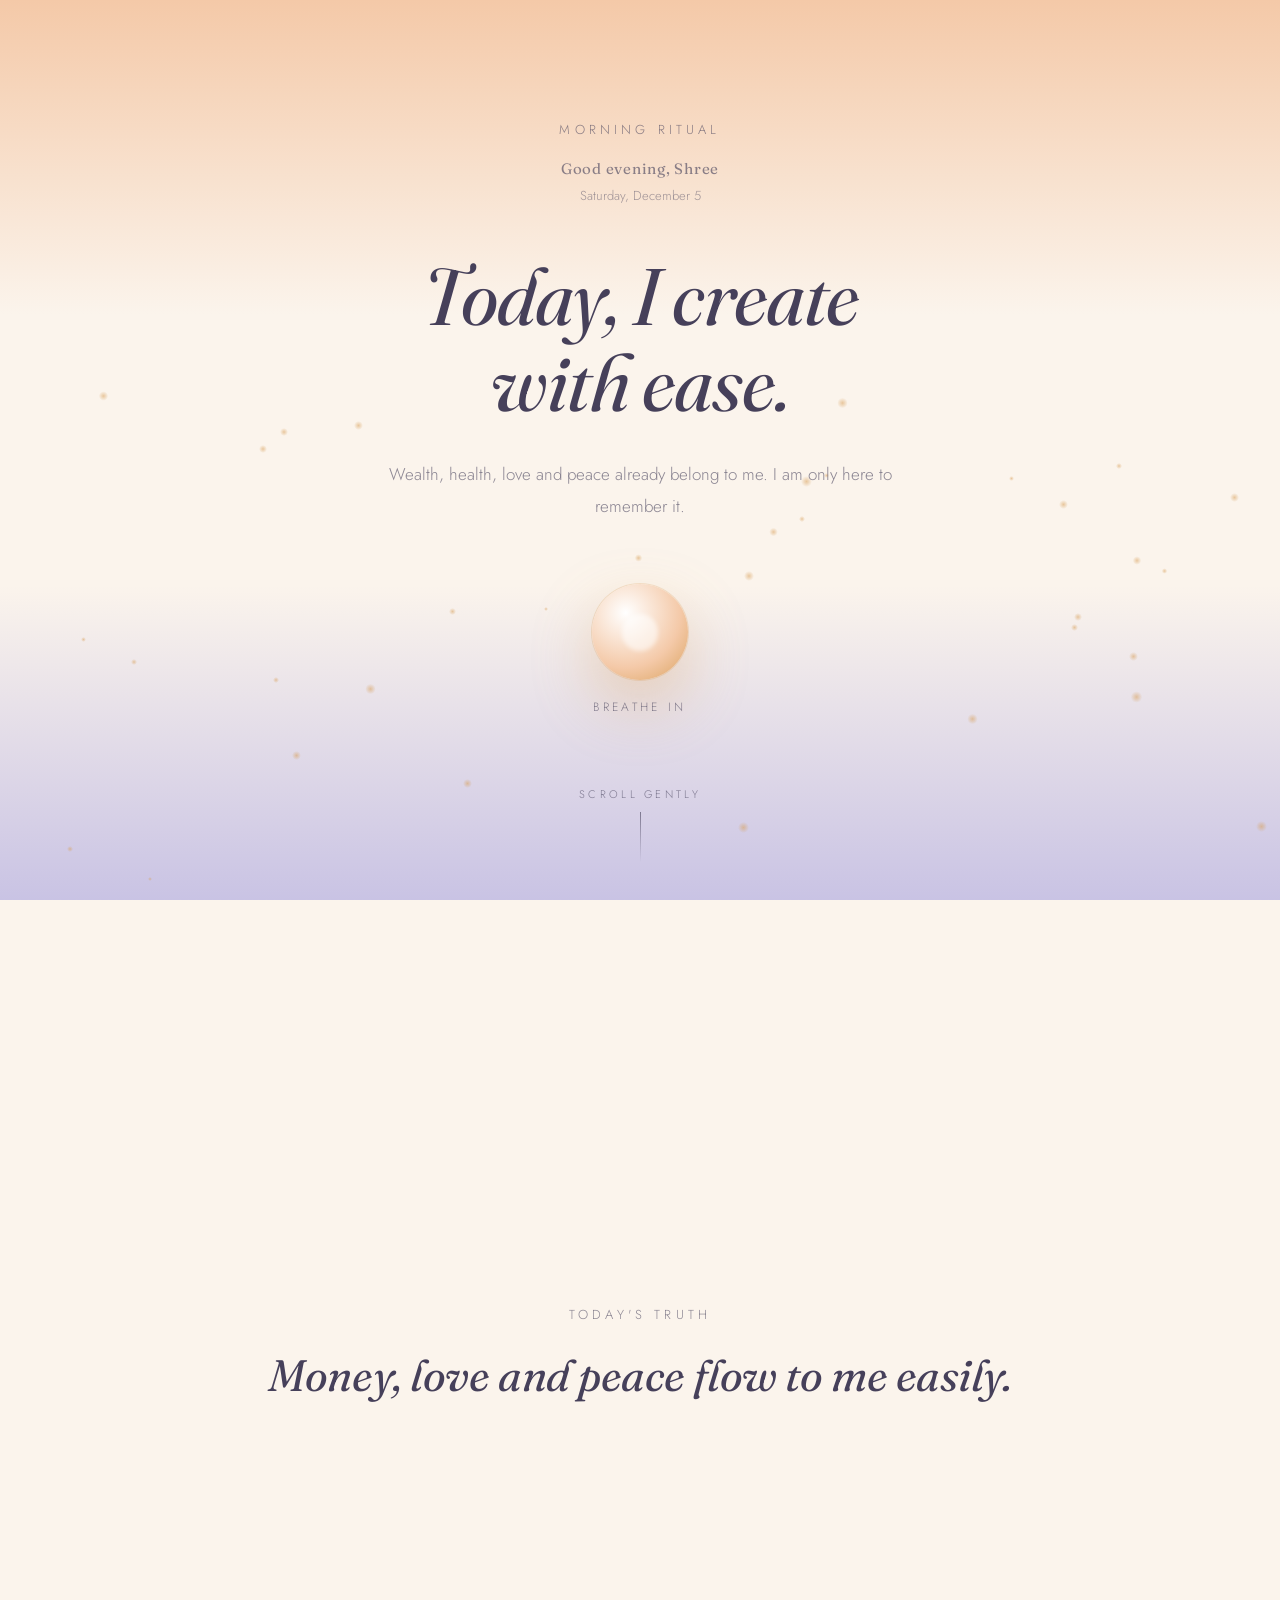
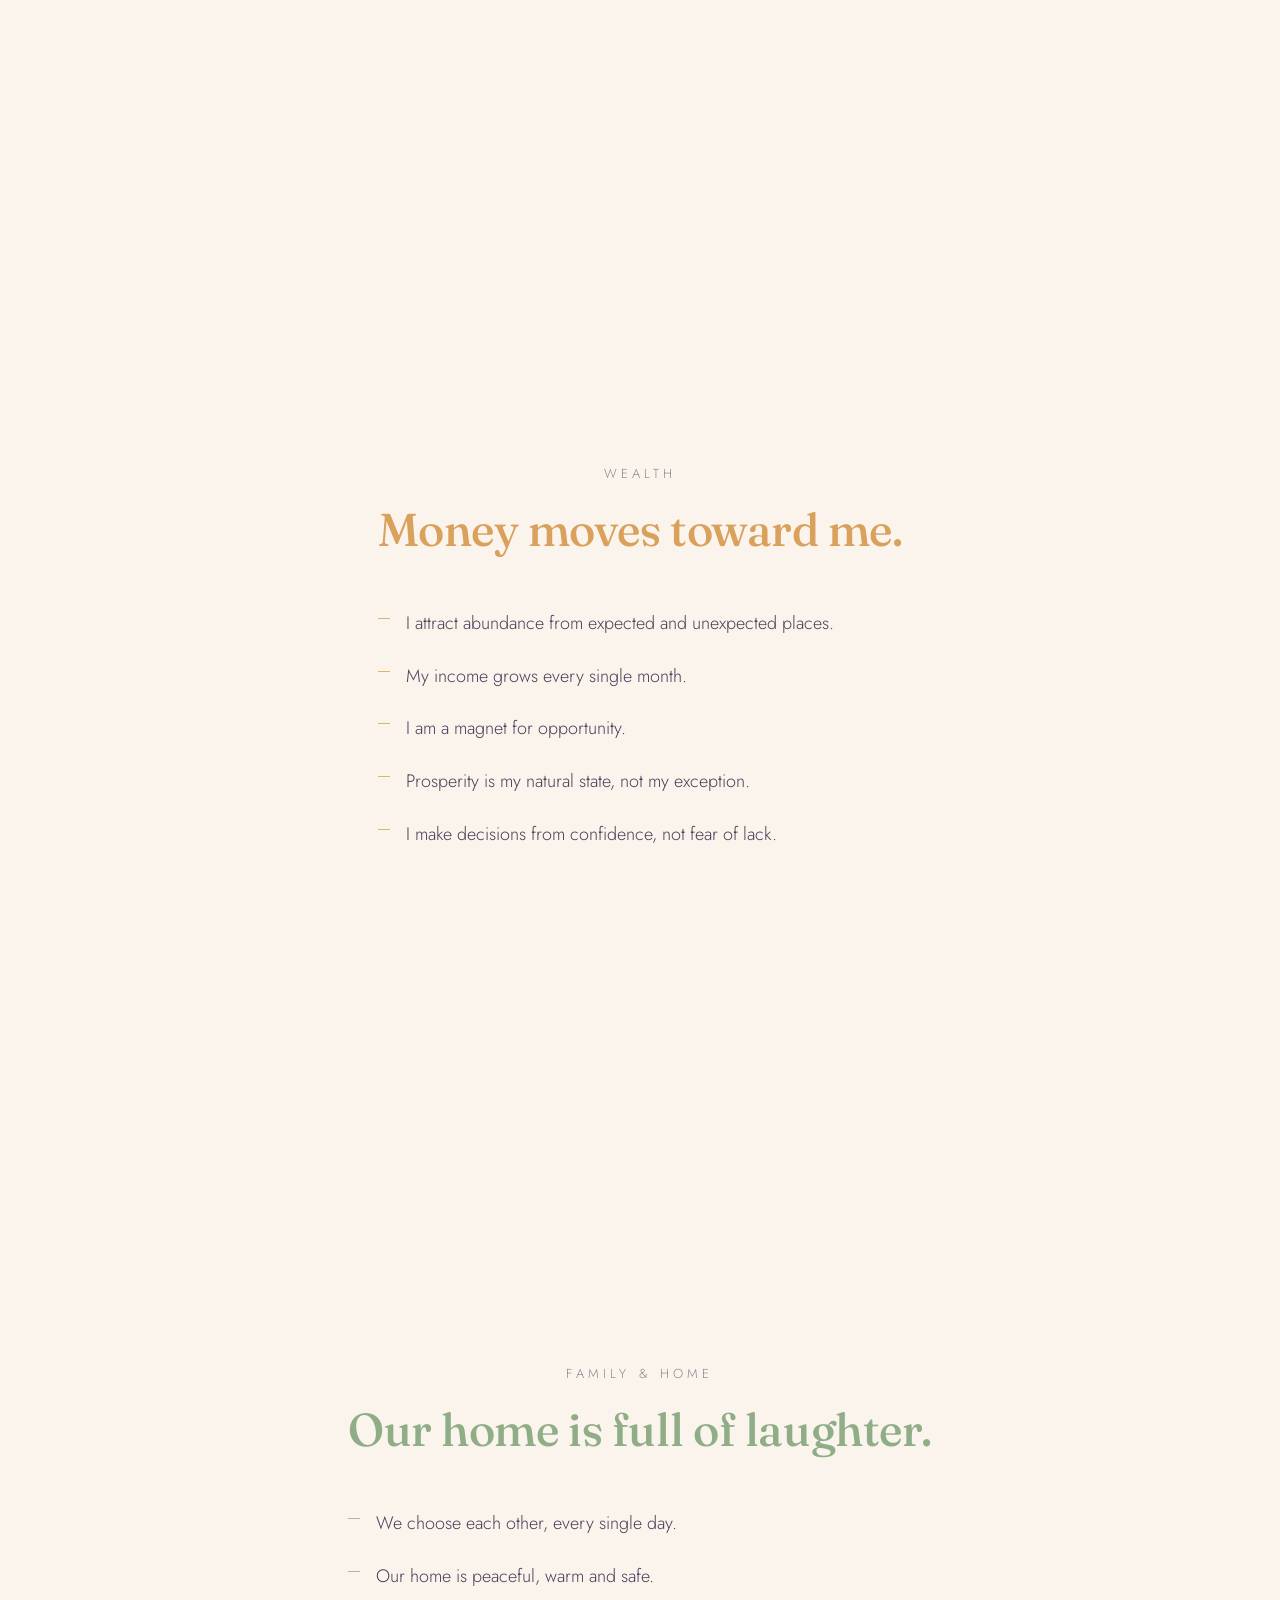
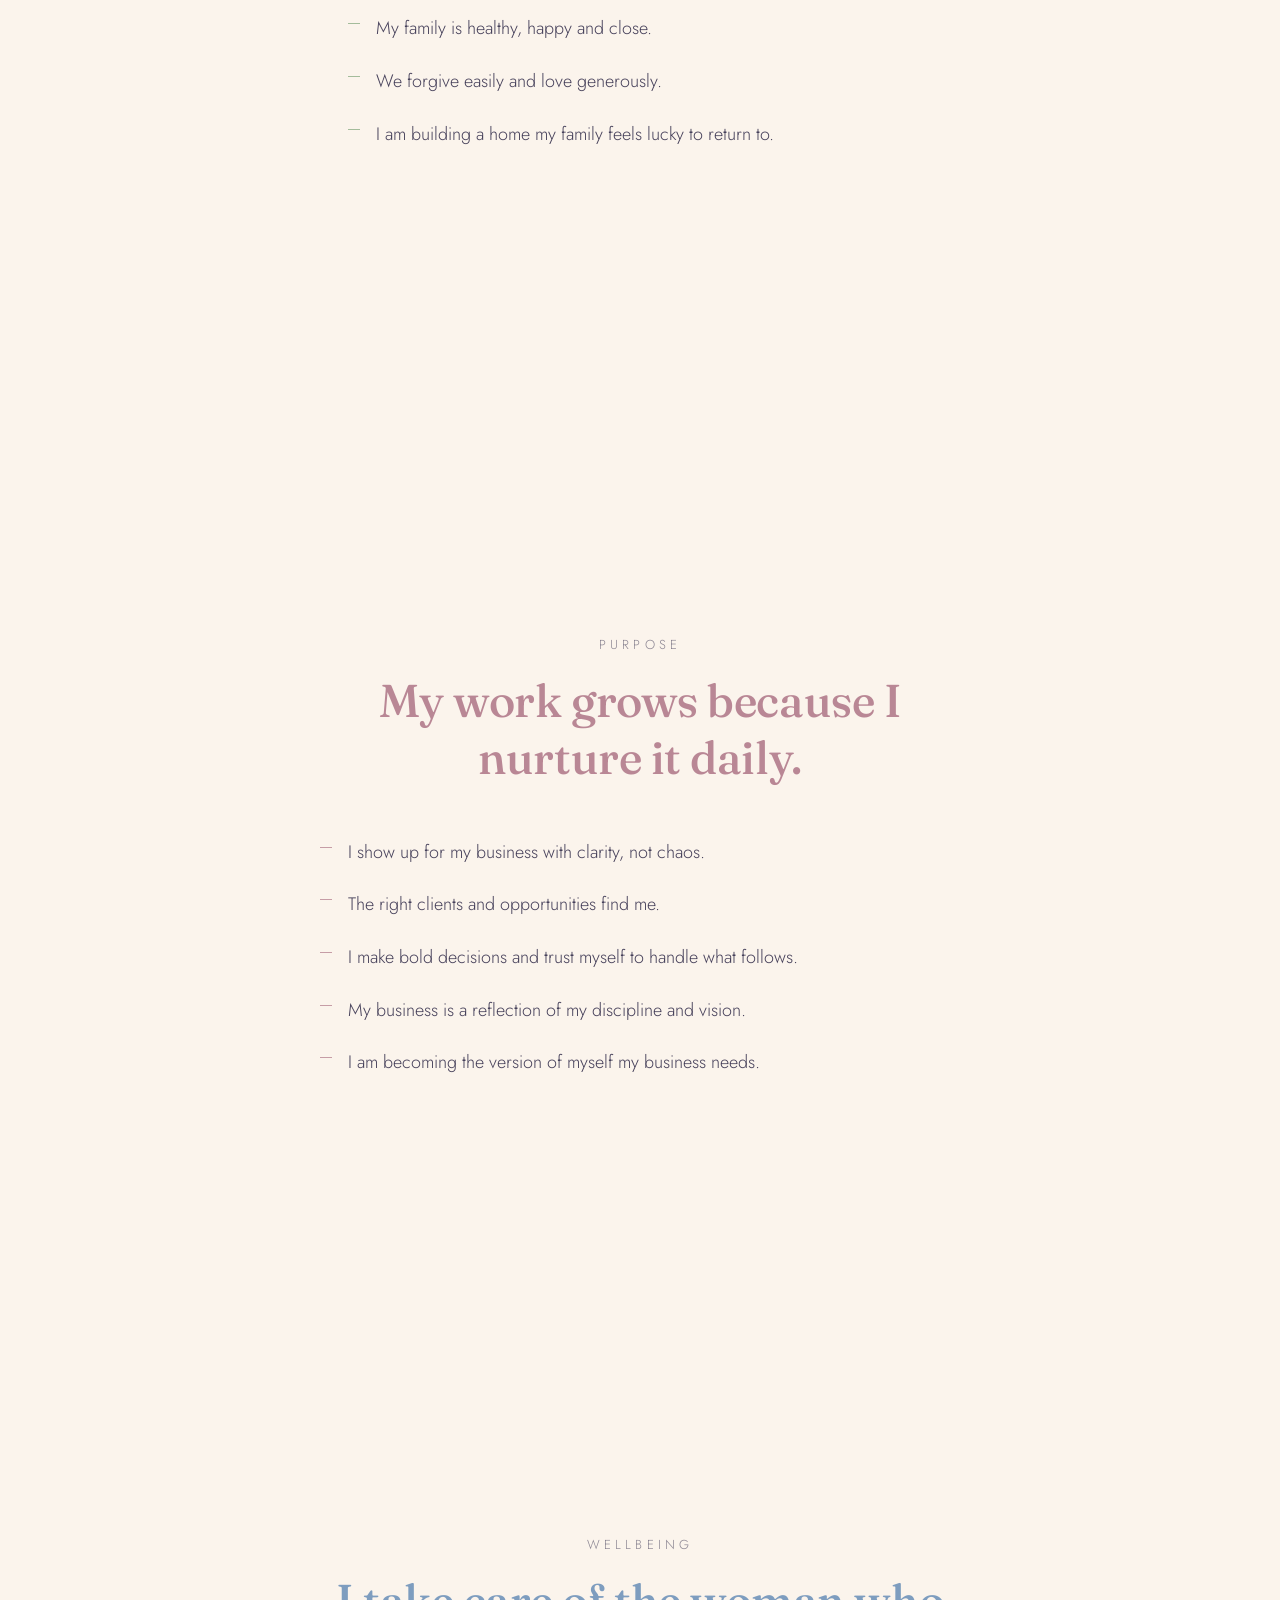
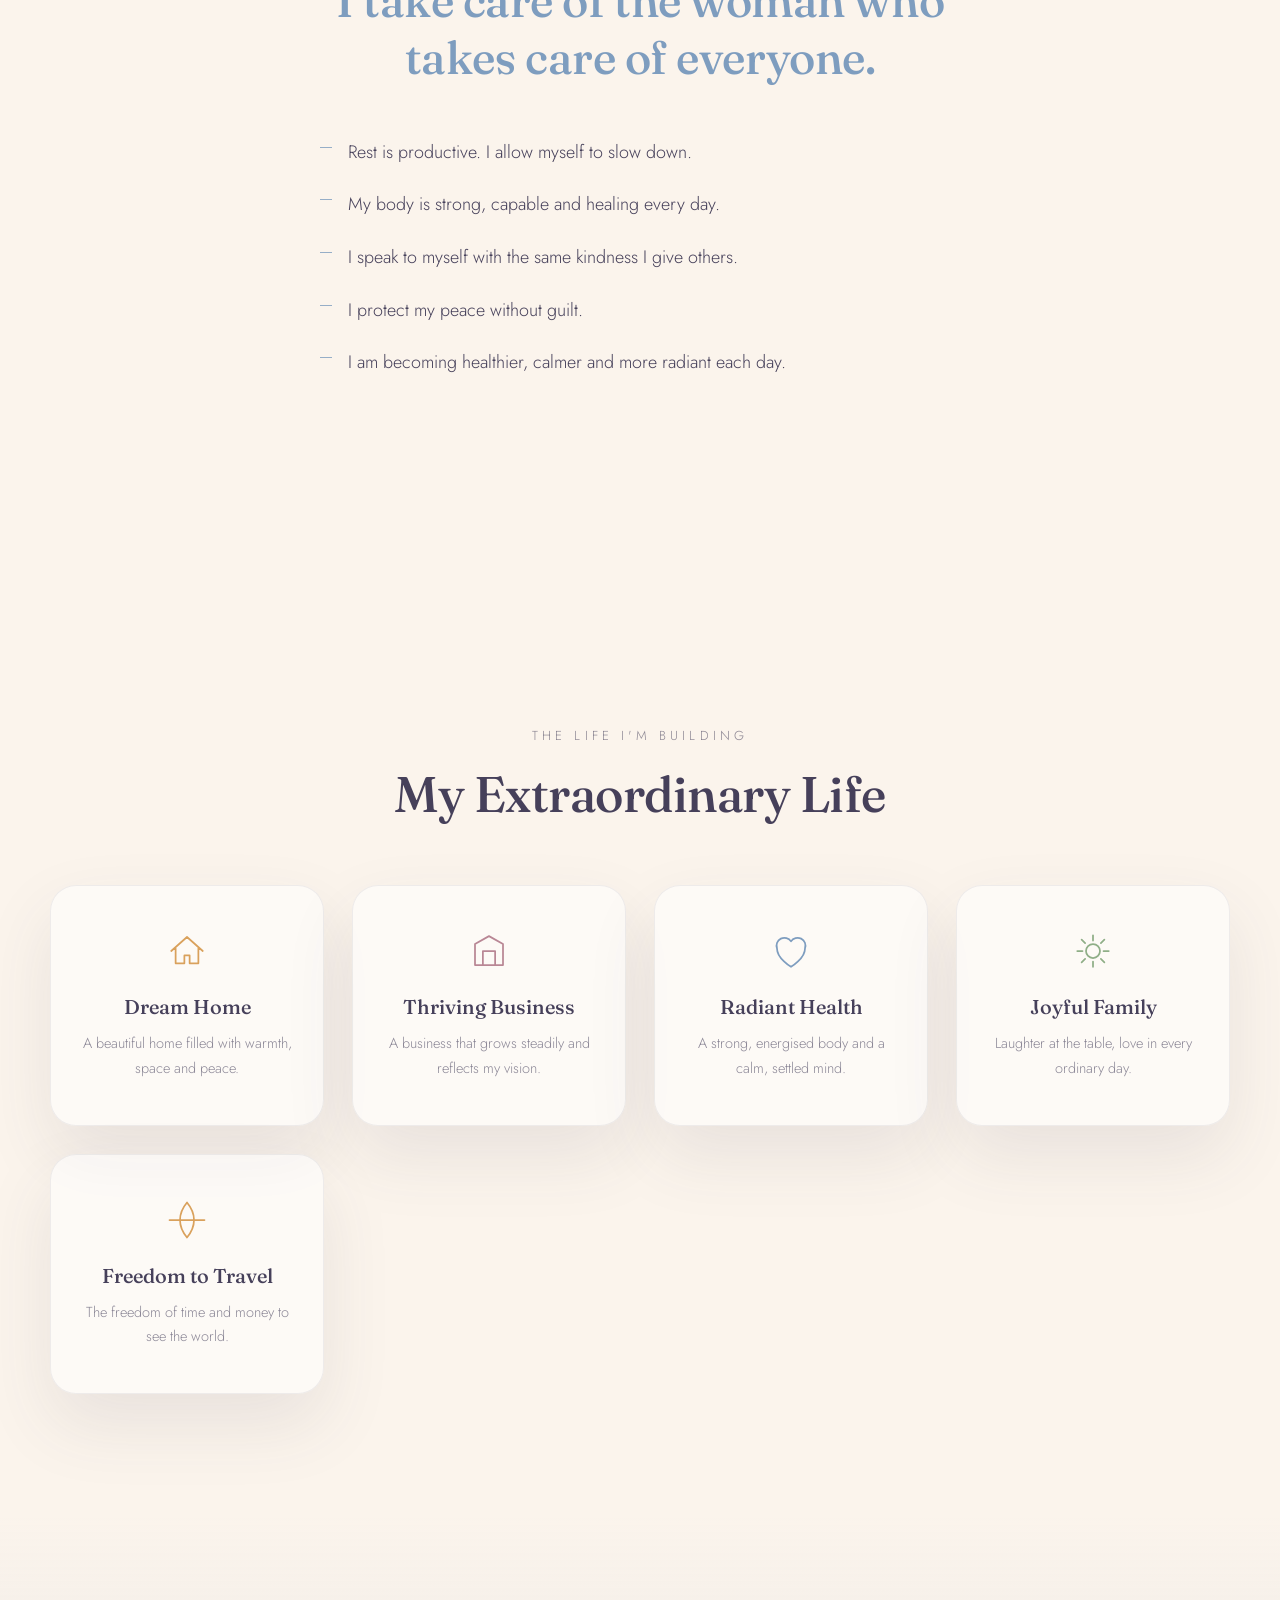
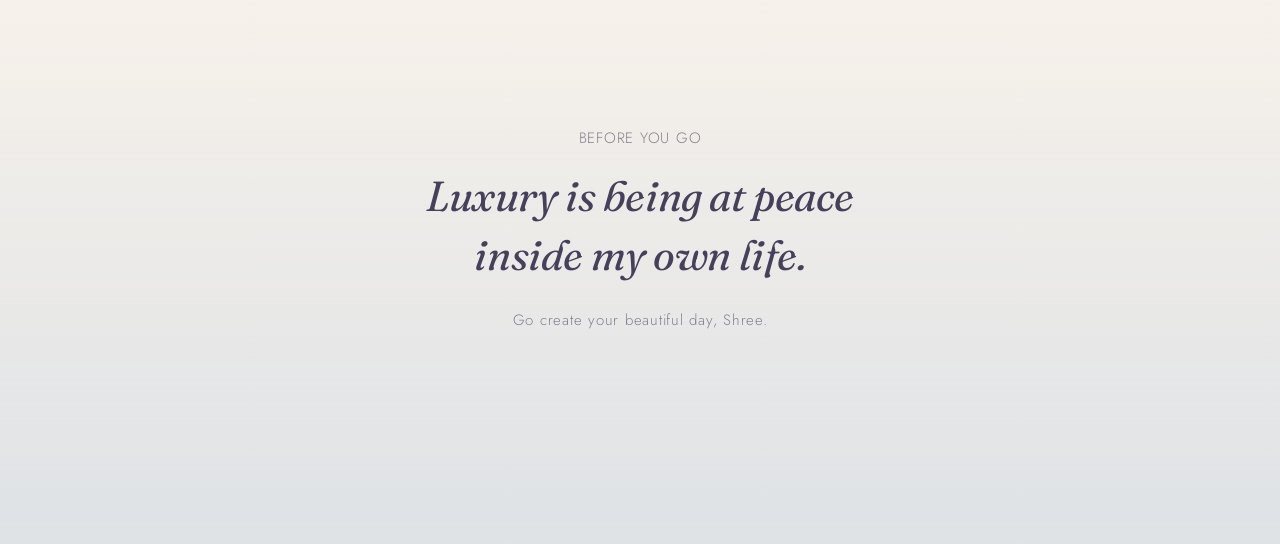
==== index.html @ 7151caaf "Rename index (3).html to index.html" ====
<!DOCTYPE html>
<html lang="en">
<head>
<meta charset="UTF-8">
<meta name="viewport" content="width=device-width, initial-scale=1.0">
<title>Good Morning, Shree</title>
<meta name="description" content="A quiet morning ritual — vision, affirmations and gratitude for Shree.">
<meta name="theme-color" content="#D9A15C">

<link rel="preconnect" href="https://fonts.googleapis.com">
<link rel="preconnect" href="https://fonts.gstatic.com" crossorigin>
<link href="https://fonts.googleapis.com/css2?family=Fraunces:ital,wght@0,300;0,400;0,500;0,600;1,400;1,500&family=Jost:wght@300;400;500;600&display=swap" rel="stylesheet">

<link rel="stylesheet" href="style.css">
</head>
<body>

<!-- ambient sky, sun and floating light -->
<div class="sky" aria-hidden="true"></div>
<div id="motes" aria-hidden="true"></div>

<!-- ========================= HERO ========================= -->
<section id="hero">
  <p class="eyebrow">morning ritual</p>
  <h2 id="greeting">Good morning, Shree</h2>
  <p id="fullDate">Monday, January 1</p>

  <h1>Today, I create<br>with ease.</h1>

  <p class="hero-line">
    Wealth, health, love and peace already belong to me.
    I am only here to remember it.
  </p>

  <div class="breathe-wrap">
    <div class="breathe-orb" id="orb"><span></span></div>
    <p class="breathe-label" id="breatheLabel">breathe in</p>
  </div>

  <div class="scroll-cue">
    <span>scroll gently</span>
    <div class="scroll-line"></div>
  </div>
</section>

<!-- ========================= DAILY TRUTH ========================= -->
<section id="focus">
  <p class="eyebrow">today's truth</p>
  <blockquote id="dailyTruth">Everything is working out for me.</blockquote>
</section>

<!-- ========================= ABUNDANCE ========================= -->
<section class="pillar" id="abundance" data-accent="honey">
  <div class="pillar-inner">
    <p class="eyebrow">wealth</p>
    <h2>Money moves toward me.</h2>
    <ul class="whispers">
      <li>I attract abundance from expected and unexpected places.</li>
      <li>My income grows every single month.</li>
      <li>I am a magnet for opportunity.</li>
      <li>Prosperity is my natural state, not my exception.</li>
      <li>I make decisions from confidence, not fear of lack.</li>
    </ul>
  </div>
</section>

<!-- ========================= FAMILY & HOME ========================= -->
<section class="pillar" id="family" data-accent="sage">
  <div class="pillar-inner">
    <p class="eyebrow">family &amp; home</p>
    <h2>Our home is full of laughter.</h2>
    <ul class="whispers">
      <li>We choose each other, every single day.</li>
      <li>Our home is peaceful, warm and safe.</li>
      <li>My family is healthy, happy and close.</li>
      <li>We forgive easily and love generously.</li>
      <li>I am building a home my family feels lucky to return to.</li>
    </ul>
  </div>
</section>

<!-- ========================= BUSINESS ========================= -->
<section class="pillar" id="business" data-accent="mauve">
  <div class="pillar-inner">
    <p class="eyebrow">purpose</p>
    <h2>My work grows because I nurture it daily.</h2>
    <ul class="whispers">
      <li>I show up for my business with clarity, not chaos.</li>
      <li>The right clients and opportunities find me.</li>
      <li>I make bold decisions and trust myself to handle what follows.</li>
      <li>My business is a reflection of my discipline and vision.</li>
      <li>I am becoming the version of myself my business needs.</li>
    </ul>
  </div>
</section>

<!-- ========================= HEALTH & ME ========================= -->
<section class="pillar" id="health" data-accent="softblue">
  <div class="pillar-inner">
    <p class="eyebrow">wellbeing</p>
    <h2>I take care of the woman who takes care of everyone.</h2>
    <ul class="whispers">
      <li>Rest is productive. I allow myself to slow down.</li>
      <li>My body is strong, capable and healing every day.</li>
      <li>I speak to myself with the same kindness I give others.</li>
      <li>I protect my peace without guilt.</li>
      <li>I am becoming healthier, calmer and more radiant each day.</li>
    </ul>
  </div>
</section>

<!-- ========================= VISION BOARD ========================= -->
<section id="vision">
  <p class="eyebrow">the life I'm building</p>
  <h2 class="vision-title">My Extraordinary Life</h2>

  <div class="vision-grid">

    <div class="vision-card">
      <svg viewBox="0 0 48 48"><path d="M6 24 24 8l18 16M11 21v17h10V29h6v9h10V21" fill="none" stroke="currentColor" stroke-width="2" stroke-linecap="round" stroke-linejoin="round"/></svg>
      <h3>Dream Home</h3>
      <p>A beautiful home filled with warmth, space and peace.</p>
    </div>

    <div class="vision-card">
      <svg viewBox="0 0 48 48"><path d="M8 40V16l16-9 16 9v24M8 40h32M17 40V24h14v16" fill="none" stroke="currentColor" stroke-width="2" stroke-linecap="round" stroke-linejoin="round"/></svg>
      <h3>Thriving Business</h3>
      <p>A business that grows steadily and reflects my vision.</p>
    </div>

    <div class="vision-card">
      <svg viewBox="0 0 48 48"><path d="M24 42s-16-9.5-16-21A9 9 0 0 1 24 13a9 9 0 0 1 16 8c0 11.5-16 21-16 21z" fill="none" stroke="currentColor" stroke-width="2" stroke-linecap="round" stroke-linejoin="round"/></svg>
      <h3>Radiant Health</h3>
      <p>A strong, energised body and a calm, settled mind.</p>
    </div>

    <div class="vision-card">
      <svg viewBox="0 0 48 48"><path d="M24 6v6M24 36v6M6 24h6M36 24h6M11 11l4 4M33 33l4 4M37 11l-4 4M15 33l-4 4" stroke="currentColor" stroke-width="2" stroke-linecap="round"/><circle cx="24" cy="24" r="8" fill="none" stroke="currentColor" stroke-width="2"/></svg>
      <h3>Joyful Family</h3>
      <p>Laughter at the table, love in every ordinary day.</p>
    </div>

    <div class="vision-card">
      <svg viewBox="0 0 48 48"><path d="M4 24h40M24 4c5 6 8 13 8 20s-3 14-8 20c-5-6-8-13-8-20s3-14 8-20z" fill="none" stroke="currentColor" stroke-width="2" stroke-linecap="round" stroke-linejoin="round"/></svg>
      <h3>Freedom to Travel</h3>
      <p>The freedom of time and money to see the world.</p>
    </div>

  </div>
</section>

<!-- ========================= CLOSING ========================= -->
<footer id="closing">
  <p class="eyebrow">before you go</p>
  <h2>Luxury is being at peace<br>inside my own life.</h2>
  <p>Go create your beautiful day, Shree.</p>
</footer>

<script src="script.js"></script>
</body>
</html>
---- style.css ----
/* =======================================================
   GOOD MORNING, SHREE
   A quiet ritual page — soft & serene dawn palette
======================================================= */

/* ---------- tokens ---------- */
:root{
  --cream:     #FBF4EC;   /* base warmth */
  --peach:     #F4C9A8;   /* sunrise */
  --lavender:  #C9C3E4;   /* fading sky */
  --sky-blue:  #A9C1DA;   /* morning blue */
  --ink:       #46405A;   /* soft plum-grey text */
  --ink-soft:  rgba(70,64,90,.62);

  --honey:     #D9A15C;   /* abundance accent */
  --sage:      #8FAE87;   /* family accent */
  --mauve:     #B98795;   /* business accent */
  --softblue:  #7E9DBF;   /* health accent */

  --shadow: 0 30px 70px rgba(70,64,90,.10);
  --ease: cubic-bezier(.22,.61,.36,1);
}

*{ margin:0; padding:0; box-sizing:border-box; }

html{ scroll-behavior:smooth; }

body{
  font-family:'Jost', sans-serif;
  color:var(--ink);
  background:var(--cream);
  overflow-x:hidden;
  font-weight:300;
}

h1,h2,blockquote{
  font-family:'Fraunces', serif;
  font-weight:500;
  letter-spacing:-.01em;
}

::selection{ background:var(--honey); color:#fff; }

@media (prefers-reduced-motion: reduce){
  *{ animation-duration:.001s !important; animation-iteration-count:1 !important; transition-duration:.001s !important; scroll-behavior:auto !important; }
}

/* ---------- ambient sky ---------- */
.sky{
  position:fixed;
  inset:0;
  z-index:-2;
  background:linear-gradient(180deg,
    var(--peach) 0%,
    var(--cream) 35%,
    var(--cream) 65%,
    var(--lavender) 100%);
  transition:filter .6s var(--ease);
}

#motes{
  position:fixed;
  inset:0;
  z-index:-1;
  pointer-events:none;
}

.mote{
  position:absolute;
  border-radius:50%;
  background:radial-gradient(circle, rgba(217,161,92,.55), transparent 70%);
  animation:drift linear infinite;
}

@keyframes drift{
  from{ transform:translateY(0) translateX(0); opacity:0; }
  10%{ opacity:1; }
  90%{ opacity:1; }
  to{ transform:translateY(-110vh) translateX(30px); opacity:0; }
}

/* ---------- eyebrow / shared label ---------- */
.eyebrow{
  font-size:13px;
  letter-spacing:.32em;
  text-transform:uppercase;
  color:var(--ink-soft);
  margin-bottom:18px;
}

/* ---------- section rhythm ---------- */
section, footer{
  position:relative;
  min-height:100vh;
  width:100%;
  display:flex;
  flex-direction:column;
  align-items:center;
  justify-content:center;
  text-align:center;
  padding:120px 30px;
}

/* ---------- HERO ---------- */
#hero{ gap:2px; }

#greeting{
  font-size:15px;
  letter-spacing:.05em;
  color:var(--ink-soft);
  margin-bottom:6px;
  font-weight:400;
}

#fullDate{
  font-size:13px;
  color:var(--ink-soft);
  margin-bottom:46px;
  opacity:.8;
}

#hero h1{
  font-size:clamp(40px, 7vw, 80px);
  line-height:1.08;
  font-style:italic;
  font-weight:400;
  color:var(--ink);
  margin-bottom:30px;
}

.hero-line{
  max-width:520px;
  font-size:17px;
  line-height:1.9;
  color:var(--ink-soft);
  margin-bottom:60px;
}

/* breathing orb — the signature element */
.breathe-wrap{
  display:flex;
  flex-direction:column;
  align-items:center;
  gap:18px;
  margin-bottom:70px;
}

.breathe-orb{
  width:96px;
  height:96px;
  border-radius:50%;
  display:flex;
  align-items:center;
  justify-content:center;
  background:radial-gradient(circle at 35% 30%, #fff, var(--peach) 60%, var(--honey));
  box-shadow:0 0 0 1px rgba(217,161,92,.25), 0 25px 60px rgba(217,161,92,.35);
  animation:breathe 12s ease-in-out infinite;
}

.breathe-orb span{
  width:38%;
  height:38%;
  border-radius:50%;
  background:rgba(255,255,255,.55);
  filter:blur(2px);
}

@keyframes breathe{
  0%,100%{ transform:scale(.82); }
  33%{ transform:scale(1.12); }
  66%{ transform:scale(1.12); }
}

.breathe-label{
  font-size:12px;
  letter-spacing:.28em;
  text-transform:uppercase;
  color:var(--ink-soft);
}

.scroll-cue{
  position:absolute;
  bottom:44px;
  display:flex;
  flex-direction:column;
  align-items:center;
  gap:10px;
  font-size:11px;
  letter-spacing:.3em;
  text-transform:uppercase;
  color:var(--ink-soft);
  transition:opacity .5s;
}

.scroll-line{
  width:1px;
  height:50px;
  background:linear-gradient(var(--ink-soft), transparent);
  animation:scrollLine 2.4s ease-in-out infinite;
}

@keyframes scrollLine{
  0%{ transform:scaleY(0); transform-origin:top; }
  50%{ transform:scaleY(1); transform-origin:top; }
  50.1%{ transform-origin:bottom; }
  100%{ transform:scaleY(0); transform-origin:bottom; }
}

/* ---------- DAILY TRUTH ---------- */
#focus blockquote{
  max-width:780px;
  font-size:clamp(28px, 4vw, 44px);
  font-style:italic;
  font-weight:400;
  line-height:1.5;
  color:var(--ink);
}

/* ---------- PILLAR SECTIONS ---------- */
.pillar-inner{
  max-width:640px;
  opacity:0;
  transform:translateY(40px);
  transition:opacity 1s var(--ease), transform 1s var(--ease);
}

.pillar-inner.visible{
  opacity:1;
  transform:translateY(0);
}

.pillar h2{
  font-size:clamp(30px, 4vw, 46px);
  font-weight:500;
  margin-bottom:50px;
  line-height:1.25;
}

.pillar[data-accent="honey"] h2{ color:var(--honey); }
.pillar[data-accent="sage"] h2{ color:var(--sage); }
.pillar[data-accent="mauve"] h2{ color:var(--mauve); }
.pillar[data-accent="softblue"] h2{ color:var(--softblue); }

.whispers{
  list-style:none;
  display:flex;
  flex-direction:column;
  gap:22px;
  text-align:left;
}

.whispers li{
  position:relative;
  padding-left:28px;
  font-size:18px;
  line-height:1.7;
  color:var(--ink);
}

.whispers li::before{
  content:"";
  position:absolute;
  left:0;
  top:10px;
  width:12px;
  height:1px;
  background:var(--ink);
  opacity:.4;
}

.pillar[data-accent="honey"] .whispers li::before{ background:var(--honey); opacity:.8; }
.pillar[data-accent="sage"] .whispers li::before{ background:var(--sage); opacity:.8; }
.pillar[data-accent="mauve"] .whispers li::before{ background:var(--mauve); opacity:.8; }
.pillar[data-accent="softblue"] .whispers li::before{ background:var(--softblue); opacity:.8; }

/* ---------- VISION BOARD ---------- */
.vision-title{
  font-size:clamp(32px, 4.5vw, 50px);
  margin-bottom:60px;
}

.vision-grid{
  display:grid;
  grid-template-columns:repeat(auto-fit, minmax(220px, 1fr));
  gap:28px;
  width:100%;
  max-width:1180px;
}

.vision-card{
  padding:44px 30px;
  border-radius:26px;
  background:rgba(255,255,255,.55);
  border:1px solid rgba(70,64,90,.08);
  box-shadow:var(--shadow);
  display:flex;
  flex-direction:column;
  align-items:center;
  text-align:center;
  opacity:0;
  transform:translateY(40px);
  transition:opacity .9s var(--ease), transform .9s var(--ease), box-shadow .4s;
}

.vision-card.visible{ opacity:1; transform:translateY(0); }

.vision-card:hover{
  transform:translateY(-8px);
  box-shadow:0 40px 80px rgba(70,64,90,.16);
}

.vision-card svg{
  width:42px;
  height:42px;
  color:var(--honey);
  margin-bottom:22px;
}

.vision-card:nth-child(2) svg{ color:var(--mauve); }
.vision-card:nth-child(3) svg{ color:var(--softblue); }
.vision-card:nth-child(4) svg{ color:var(--sage); }
.vision-card:nth-child(5) svg{ color:var(--honey); }

.vision-card h3{
  font-family:'Fraunces', serif;
  font-size:20px;
  font-weight:500;
  margin-bottom:12px;
  color:var(--ink);
}

.vision-card p{
  font-size:14.5px;
  line-height:1.7;
  color:var(--ink-soft);
}

/* ---------- CLOSING ---------- */
#closing{
  min-height:70vh;
  background:linear-gradient(180deg, transparent, rgba(169,193,218,.35));
}

#closing h2{
  font-size:clamp(28px, 4vw, 42px);
  font-style:italic;
  font-weight:400;
  line-height:1.4;
  margin-bottom:24px;
  max-width:640px;
}

#closing p{
  font-size:15px;
  letter-spacing:.05em;
  color:var(--ink-soft);
}

/* ---------- responsive ---------- */
@media (max-width:600px){
  section, footer{ padding:90px 22px; }
  .whispers li{ font-size:16.5px; }
}
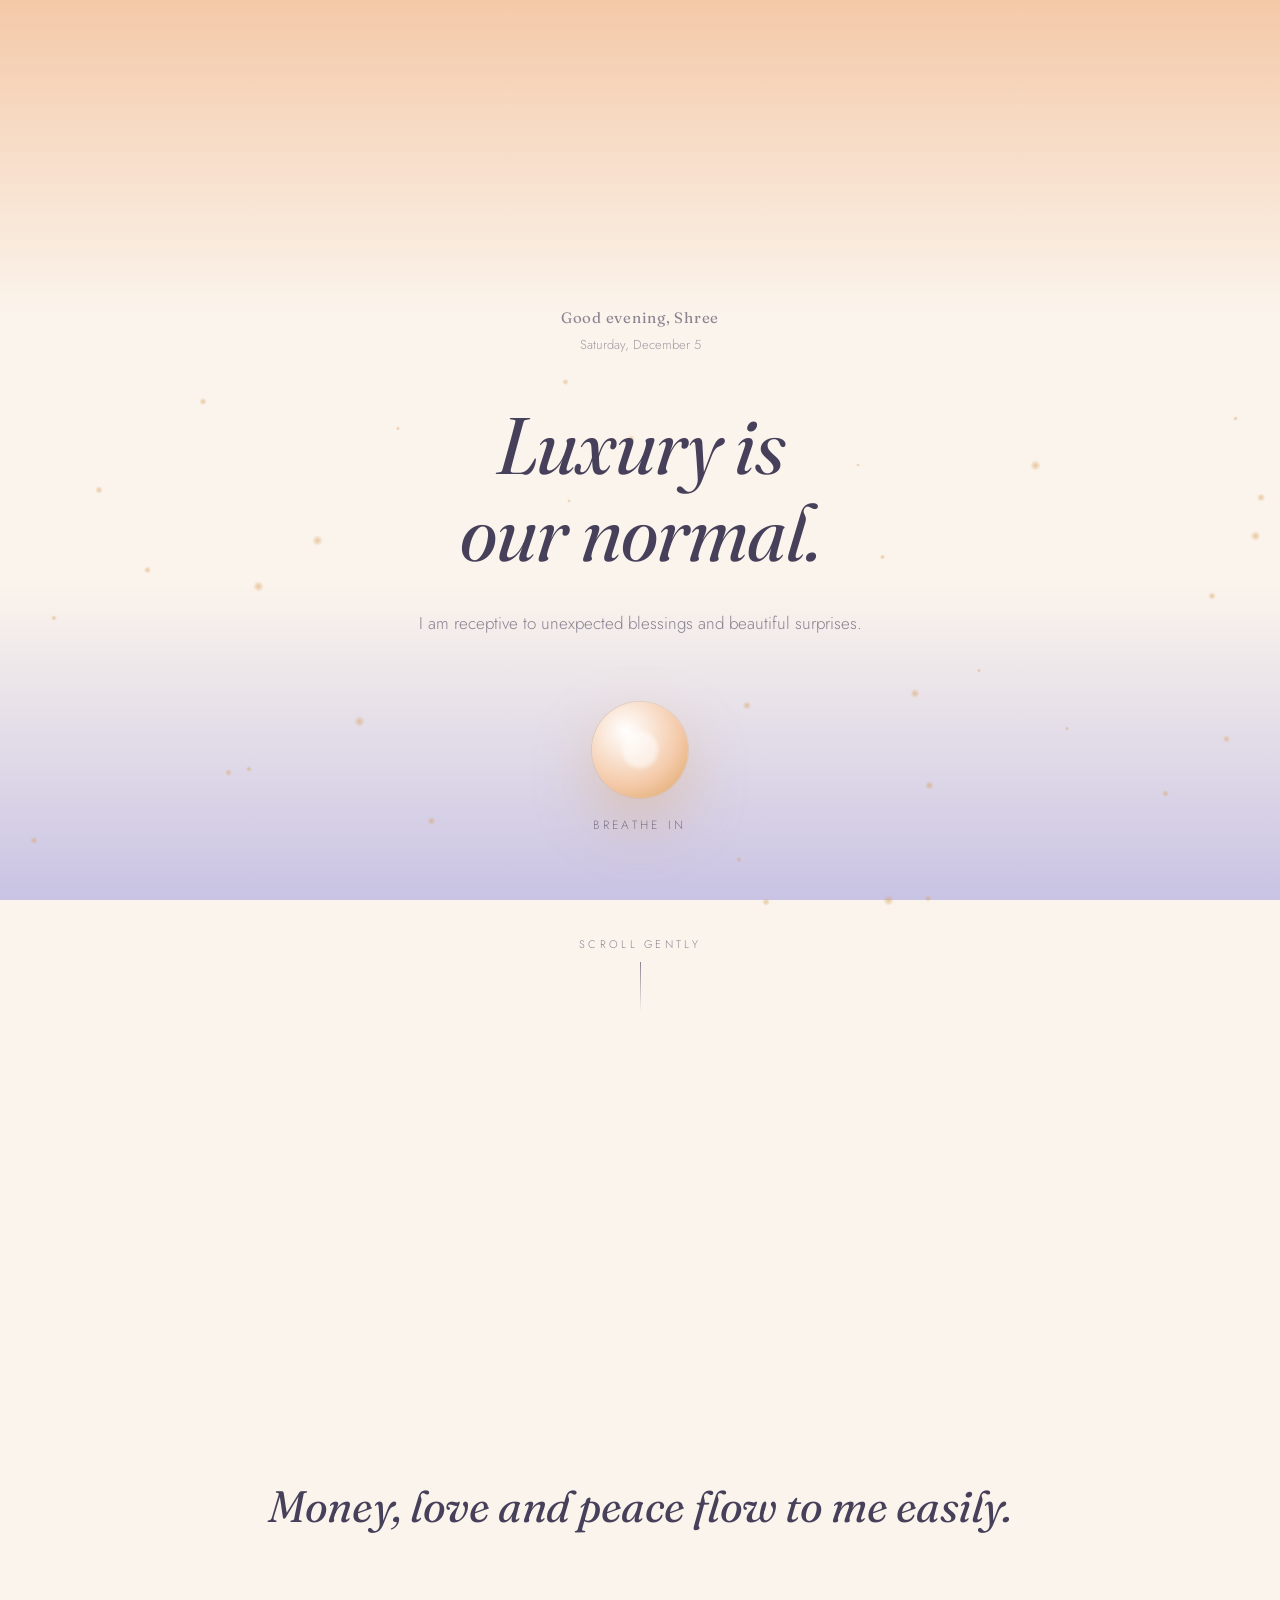
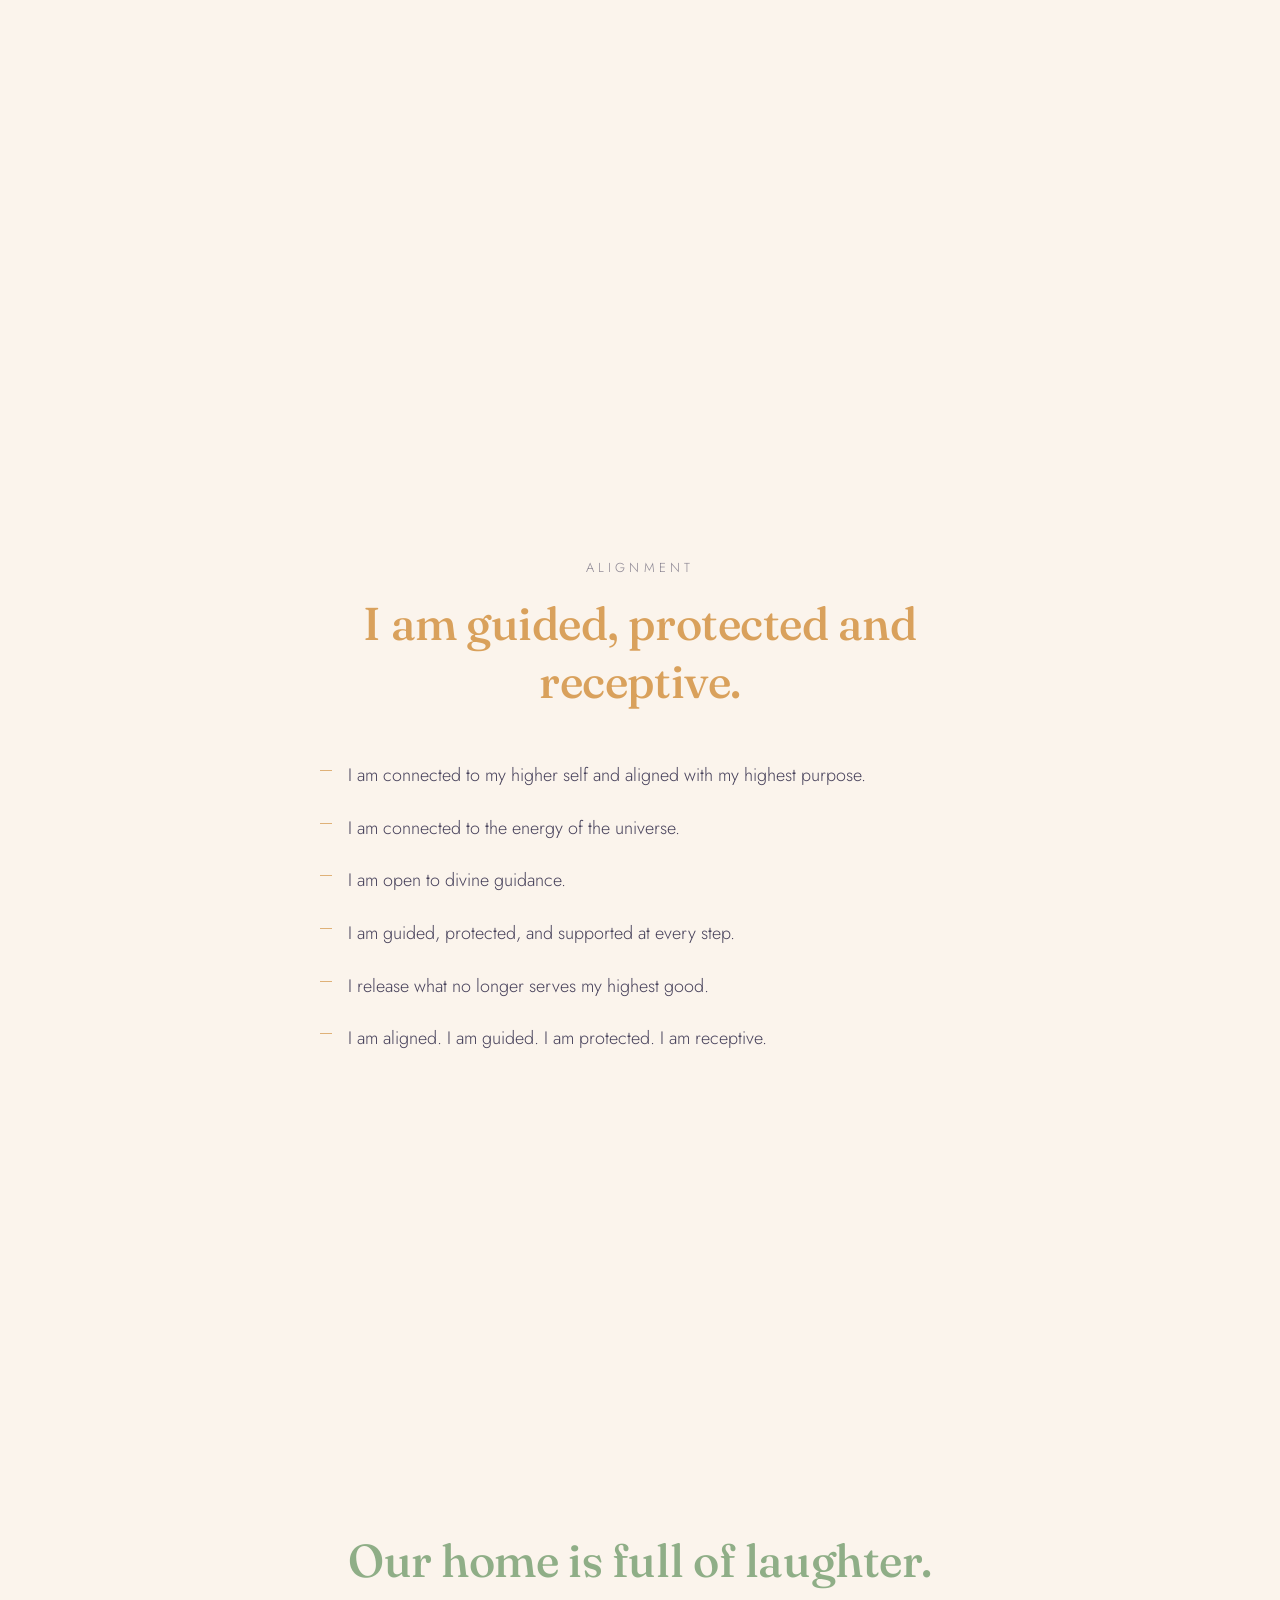
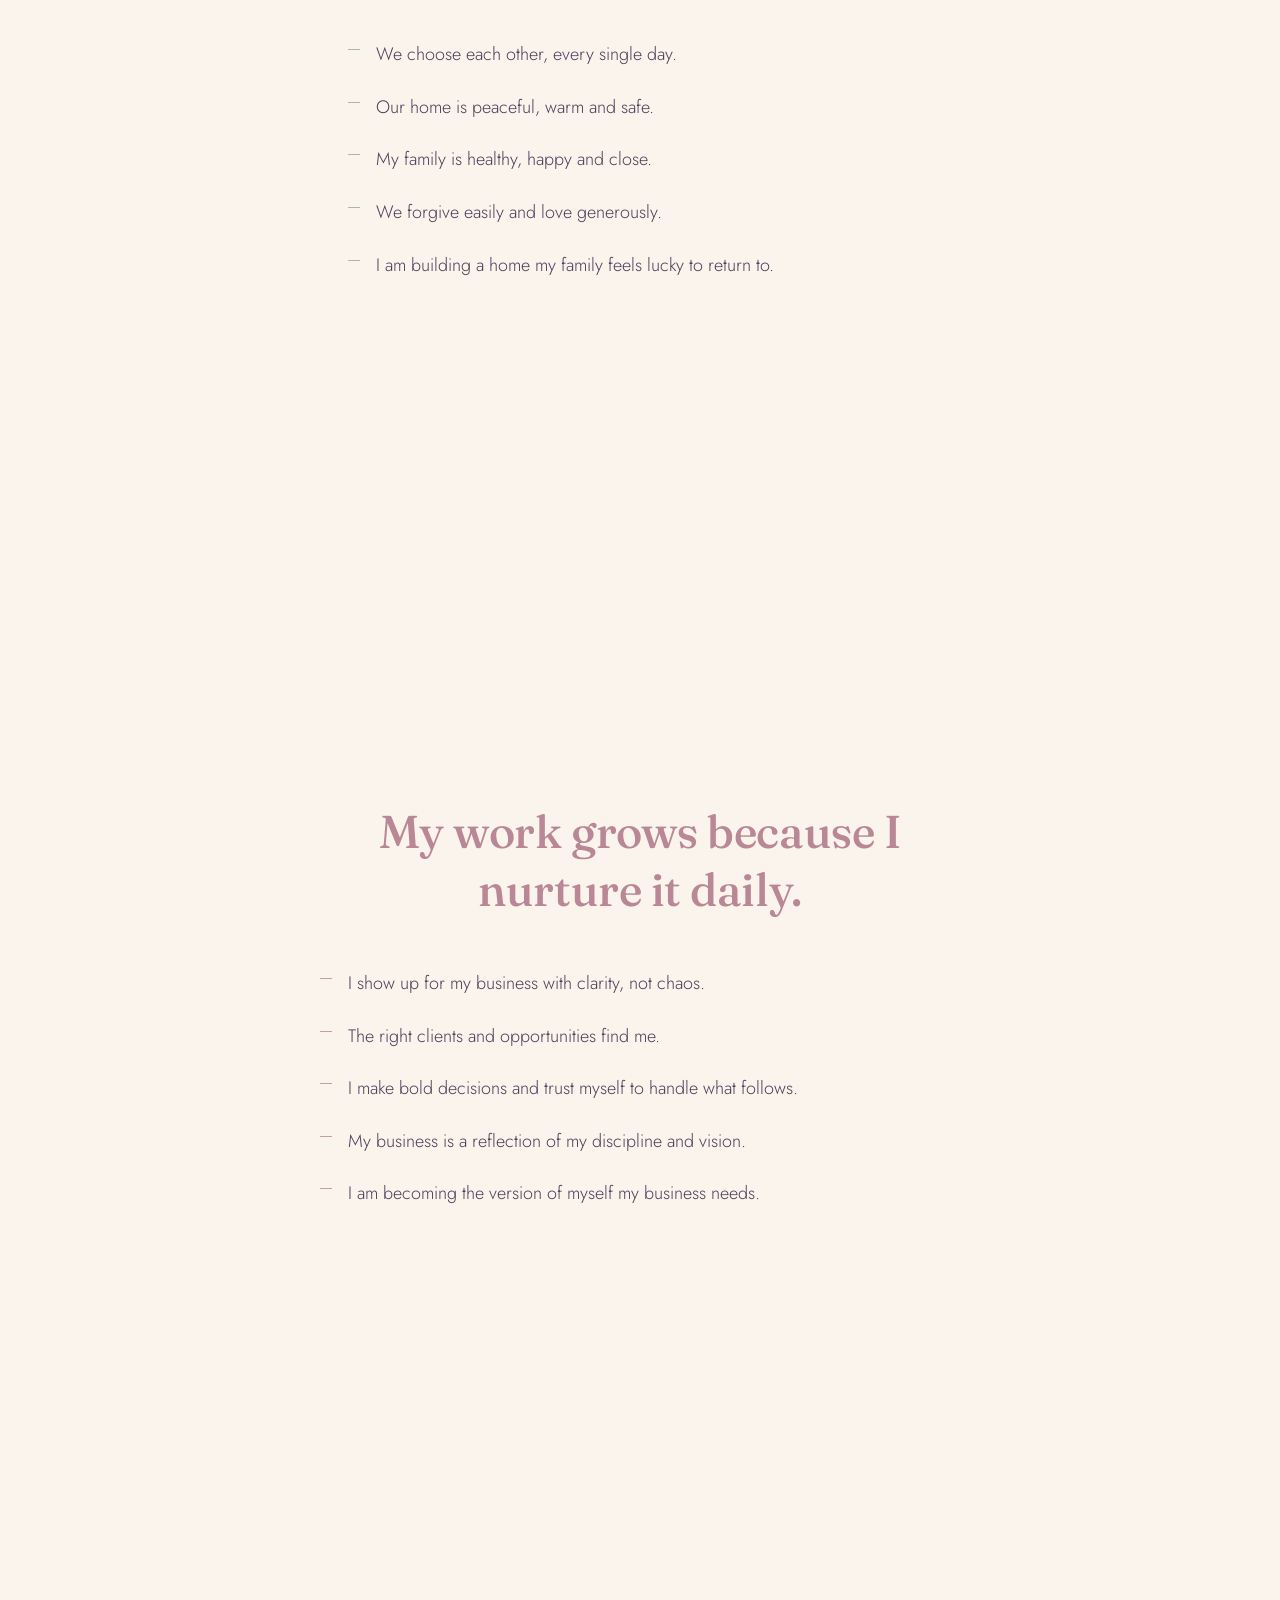
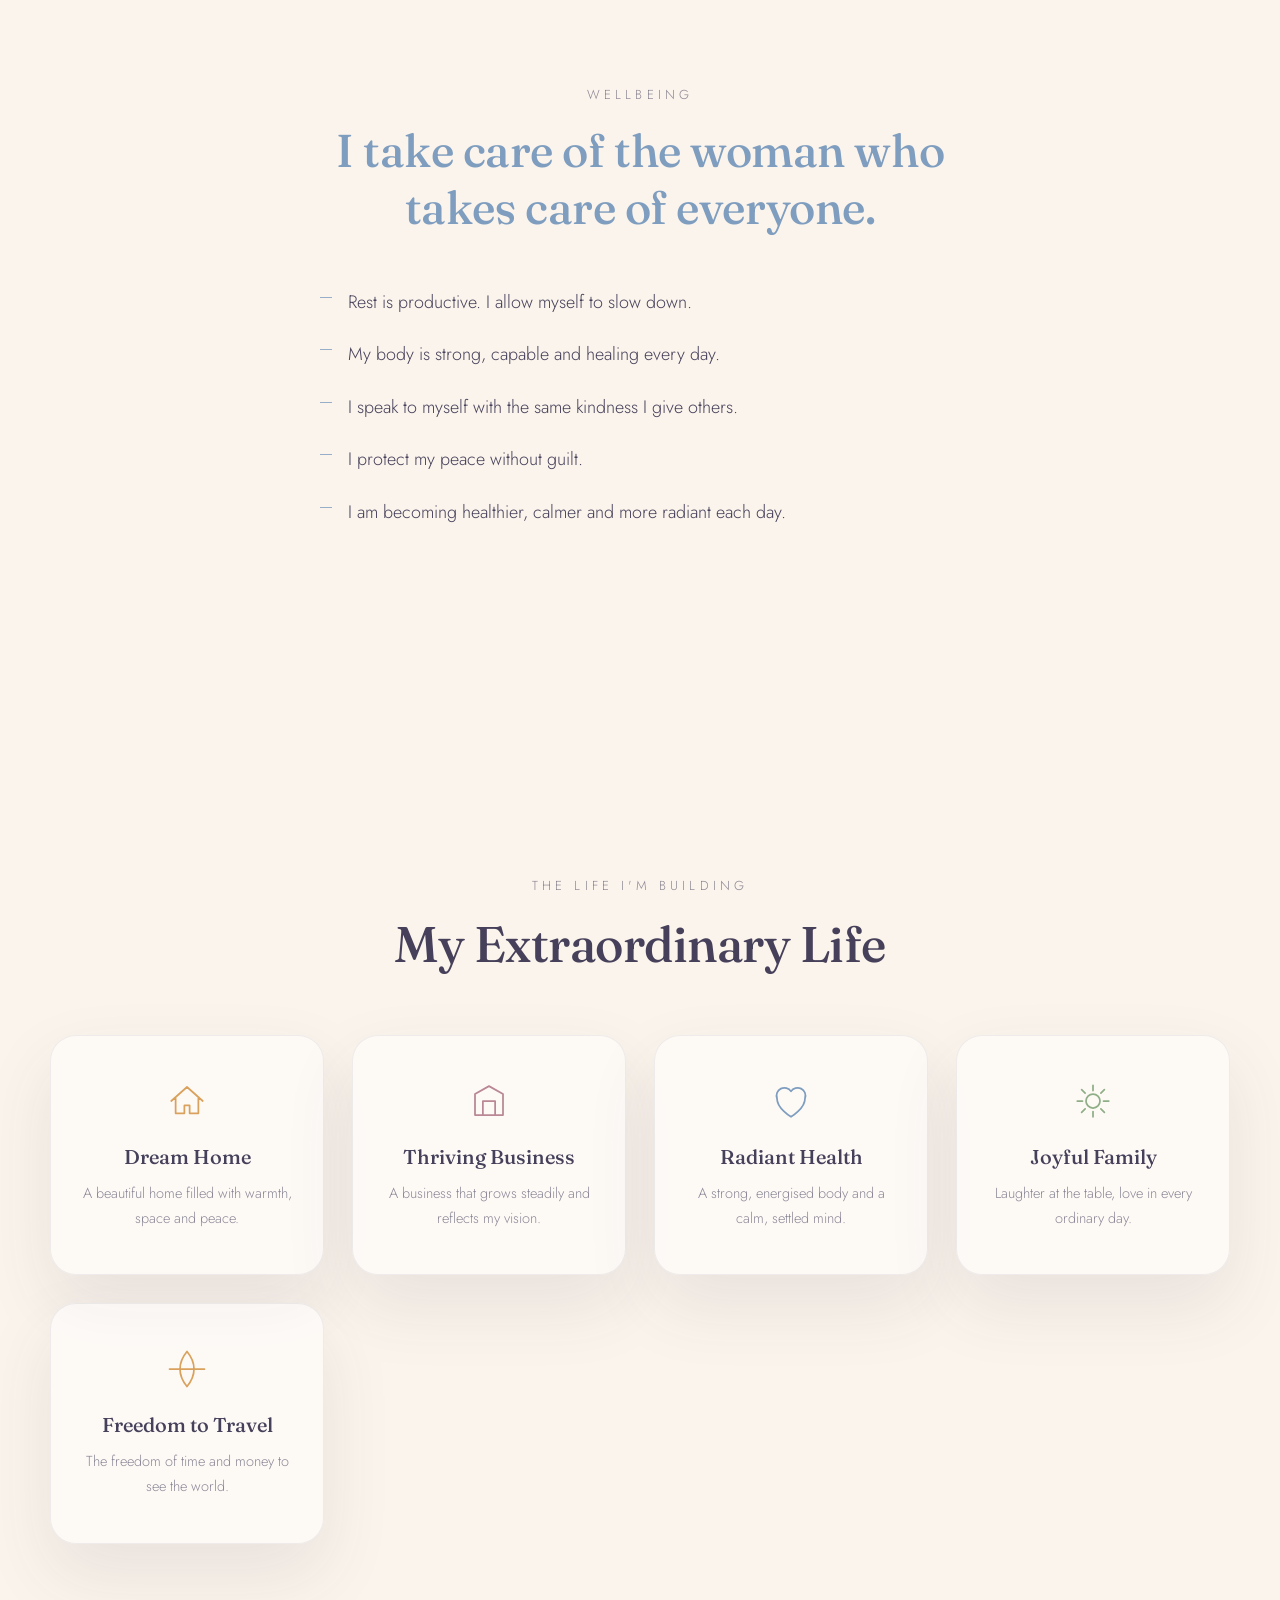
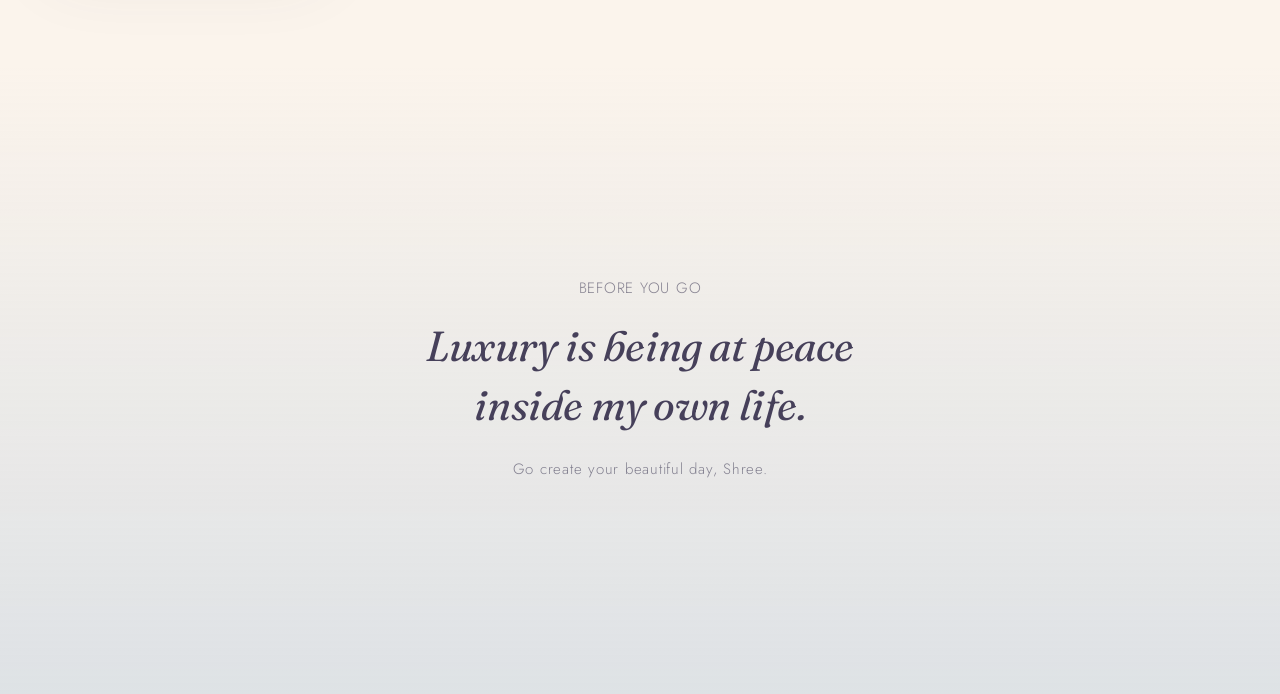
==== commit f9bed960: "Revise text and structure in index.html Updated text content and structure for various sections." ====
--- a/index.html
+++ b/index.html
@@ -9,11 +9,22 @@
 
 <link rel="preconnect" href="https://fonts.googleapis.com">
 <link rel="preconnect" href="https://fonts.gstatic.com" crossorigin>
-<link href="https://fonts.googleapis.com/css2?family=Fraunces:ital,wght@0,300;0,400;0,500;0,600;1,400;1,500&family=Jost:wght@300;400;500;600&display=swap" rel="stylesheet">
+<link href="https://fonts.googleapis.com/css2?family=Fraunces:ital,wght@0,300;0,400;0,500;0,600;0,700;1,400;1,500;1,600;1,700&family=Jost:wght@300;400;500;600;700&display=swap" rel="stylesheet">
 
 <link rel="stylesheet" href="style.css">
 </head>
 <body>
+
+<!-- muted, looping YouTube background video -->
+<div id="bg-video-wrap" aria-hidden="true">
+  <iframe
+    src="https://www.youtube.com/embed/r22gYFE02Ok?autoplay=1&mute=1&loop=1&playlist=r22gYFE02Ok&controls=0&showinfo=0&modestbranding=1&rel=0&iv_load_policy=3&disablekb=1&fs=0&playsinline=1"
+    title="Background ambience"
+    frameborder="0"
+    allow="autoplay; encrypted-media"
+    referrerpolicy="strict-origin-when-cross-origin">
+  </iframe>
+</div>
 
 <!-- ambient sky, sun and floating light -->
 <div class="sky" aria-hidden="true"></div>
@@ -21,15 +32,13 @@
 
 <!-- ========================= HERO ========================= -->
 <section id="hero">
-  <p class="eyebrow">morning ritual</p>
   <h2 id="greeting">Good morning, Shree</h2>
   <p id="fullDate">Monday, January 1</p>
 
-  <h1>Today, I create<br>with ease.</h1>
+  <h1>Luxury is<br>our normal.</h1>
 
   <p class="hero-line">
-    Wealth, health, love and peace already belong to me.
-    I am only here to remember it.
+    I am receptive to unexpected blessings and beautiful surprises.
   </p>
 
   <div class="breathe-wrap">
@@ -45,21 +54,21 @@
 
 <!-- ========================= DAILY TRUTH ========================= -->
 <section id="focus">
-  <p class="eyebrow">today's truth</p>
   <blockquote id="dailyTruth">Everything is working out for me.</blockquote>
 </section>
 
 <!-- ========================= ABUNDANCE ========================= -->
 <section class="pillar" id="abundance" data-accent="honey">
   <div class="pillar-inner">
-    <p class="eyebrow">wealth</p>
-    <h2>Money moves toward me.</h2>
+    <p class="eyebrow">alignment</p>
+    <h2>I am guided, protected and receptive.</h2>
     <ul class="whispers">
-      <li>I attract abundance from expected and unexpected places.</li>
-      <li>My income grows every single month.</li>
-      <li>I am a magnet for opportunity.</li>
-      <li>Prosperity is my natural state, not my exception.</li>
-      <li>I make decisions from confidence, not fear of lack.</li>
+      <li>I am connected to my higher self and aligned with my highest purpose.</li>
+      <li>I am connected to the energy of the universe.</li>
+      <li>I am open to divine guidance.</li>
+      <li>I am guided, protected, and supported at every step.</li>
+      <li>I release what no longer serves my highest good.</li>
+      <li>I am aligned. I am guided. I am protected. I am receptive.</li>
     </ul>
   </div>
 </section>
@@ -67,7 +76,6 @@
 <!-- ========================= FAMILY & HOME ========================= -->
 <section class="pillar" id="family" data-accent="sage">
   <div class="pillar-inner">
-    <p class="eyebrow">family &amp; home</p>
     <h2>Our home is full of laughter.</h2>
     <ul class="whispers">
       <li>We choose each other, every single day.</li>
@@ -82,7 +90,6 @@
 <!-- ========================= BUSINESS ========================= -->
 <section class="pillar" id="business" data-accent="mauve">
   <div class="pillar-inner">
-    <p class="eyebrow">purpose</p>
     <h2>My work grows because I nurture it daily.</h2>
     <ul class="whispers">
       <li>I show up for my business with clarity, not chaos.</li>
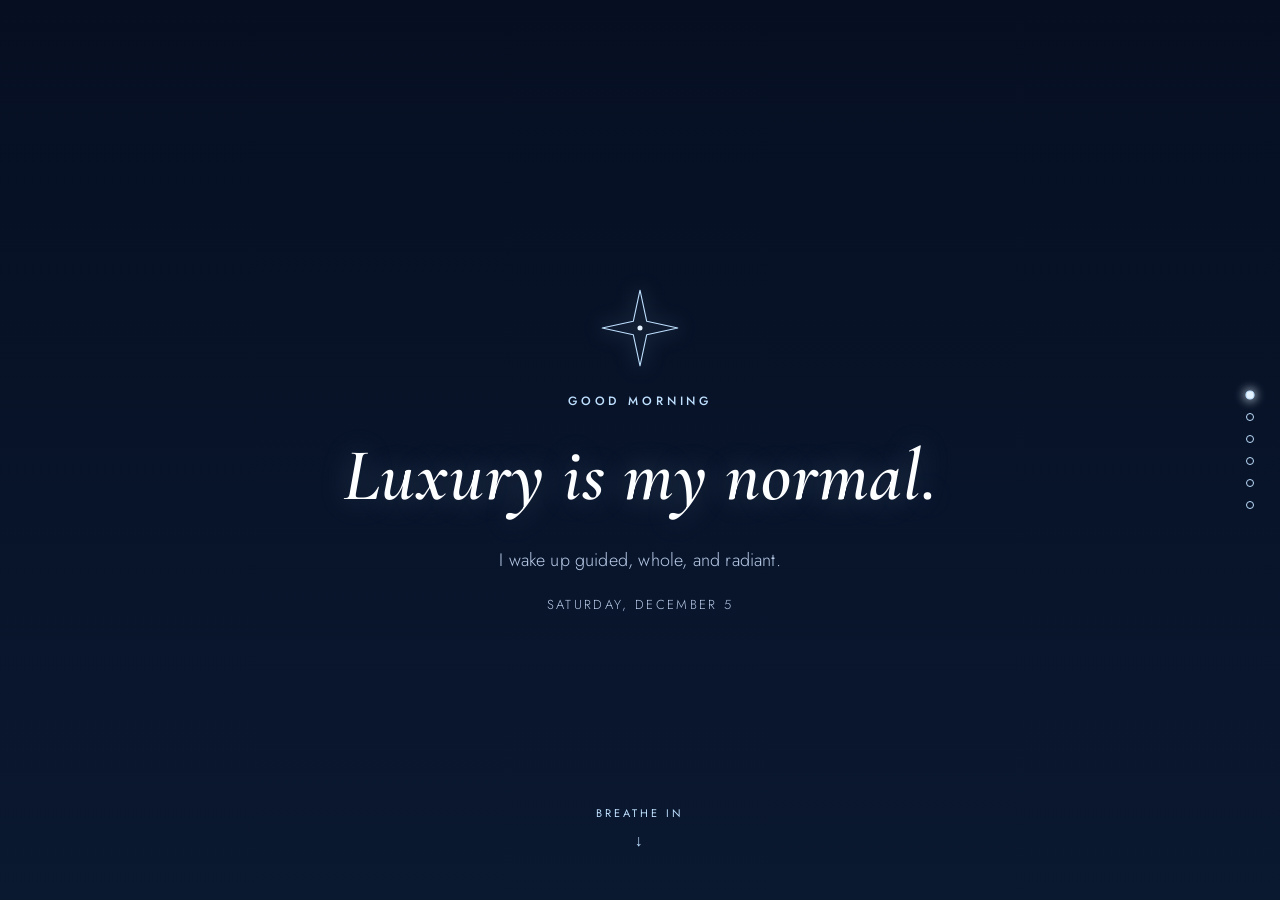
==== commit 9dabbf01: "Update index.html" ====
--- a/index.html
+++ b/index.html
@@ -3,166 +3,645 @@
 <head>
 <meta charset="UTF-8">
 <meta name="viewport" content="width=device-width, initial-scale=1.0">
-<title>Good Morning, Shree</title>
-<meta name="description" content="A quiet morning ritual — vision, affirmations and gratitude for Shree.">
-<meta name="theme-color" content="#D9A15C">
+<meta name="theme-color" content="#0A1830">
+<title>Good Morning</title>
+<meta name="description" content="A quiet night-sky ritual of affirmations for family, business, and abundance.">
 
 <link rel="preconnect" href="https://fonts.googleapis.com">
 <link rel="preconnect" href="https://fonts.gstatic.com" crossorigin>
-<link href="https://fonts.googleapis.com/css2?family=Fraunces:ital,wght@0,300;0,400;0,500;0,600;0,700;1,400;1,500;1,600;1,700&family=Jost:wght@300;400;500;600;700&display=swap" rel="stylesheet">
-
-<link rel="stylesheet" href="style.css">
+<link href="https://fonts.googleapis.com/css2?family=Cormorant+Garamond:ital,wght@0,400;0,600;1,500;1,600&family=Jost:wght@300;400;500&display=swap" rel="stylesheet">
+
+<style>
+  :root{
+    --night-0:      #060F22;
+    --night-1:      #0A1830;
+    --night-2:      #0E2038;
+    --night-3:      #132A48;
+    --night-4:      #1A3660;
+    --dawn:         #EAF2FF;
+    --dawn-mid:     #9FC3EE;
+    --white:        #FDFEFF;
+    --ink-soft:     #B9CBE8;
+    --glow:         #BFE0FF;
+    --glow-strong:  #E4F2FF;
+    --star:         #DCEBFF;
+  }
+
+  *{ margin:0; padding:0; box-sizing:border-box; }
+
+  html, body{
+    height:100%;
+    background: var(--night-1);
+    color: var(--white);
+    font-family:'Jost', sans-serif;
+    -webkit-font-smoothing: antialiased;
+    overflow-x: hidden;
+  }
+
+  /* ---------- Ambient fixed layer: nebula glow + stars + particles ---------- */
+
+  .sky{
+    position: fixed;
+    inset: 0;
+    z-index: 1;
+    overflow: hidden;
+    pointer-events: none;
+    mix-blend-mode: screen;
+  }
+
+  .nebula{
+    position: absolute;
+    border-radius: 50%;
+    filter: blur(80px);
+    opacity: 0.4;
+    will-change: transform;
+  }
+  .nebula.n1{
+    width: 62vmax; height: 62vmax;
+    top: -22vmax; left: -16vmax;
+    background: radial-gradient(circle, #3E6FB0 0%, transparent 70%);
+    animation: drift1 44s ease-in-out infinite alternate;
+  }
+  .nebula.n2{
+    width: 56vmax; height: 56vmax;
+    bottom: -24vmax; right: -18vmax;
+    background: radial-gradient(circle, #24487C 0%, transparent 70%);
+    animation: drift2 52s ease-in-out infinite alternate;
+  }
+  .nebula.n3{
+    width: 42vmax; height: 42vmax;
+    top: 38%; left: 50%;
+    background: radial-gradient(circle, #274F86 0%, transparent 72%);
+    animation: drift3 58s ease-in-out infinite alternate;
+  }
+  @keyframes drift1{ from{ transform: translate(0,0) scale(1);} to{ transform: translate(9vmax, 11vmax) scale(1.15);} }
+  @keyframes drift2{ from{ transform: translate(0,0) scale(1);} to{ transform: translate(-11vmax, -7vmax) scale(1.1);} }
+  @keyframes drift3{ from{ transform: translate(-50%,-40%) scale(1);} to{ transform: translate(-44%,-56%) scale(1.2);} }
+
+  /* Star layers: each drifts sideways slowly at a different speed (parallax) and twinkles */
+  .starfield{
+    position: absolute;
+    inset: -10% -10%;
+  }
+  .starfield.layer-far{ animation: sway 140s linear infinite; opacity: 0.55; }
+  .starfield.layer-mid{ animation: sway 95s linear infinite reverse; opacity: 0.8; }
+  .starfield.layer-near{ animation: sway 65s linear infinite; opacity: 1; }
+  @keyframes sway{
+    0%{ transform: translateX(0); }
+    50%{ transform: translateX(-2.5%); }
+    100%{ transform: translateX(0); }
+  }
+
+  .star{
+    position:absolute;
+    background: var(--star);
+    border-radius: 50%;
+    animation: twinkle 4s ease-in-out infinite;
+  }
+  @keyframes twinkle{
+    0%, 100%{ opacity: 0.15; transform: scale(1); }
+    50%{ opacity: 1; transform: scale(1.5); }
+  }
+
+  /* Shooting stars */
+  .shooter{
+    position: absolute;
+    width: 2px;
+    height: 2px;
+    background: var(--glow-strong);
+    border-radius: 50%;
+    box-shadow: 0 0 6px 1px var(--glow-strong);
+    opacity: 0;
+  }
+  .shooter::after{
+    content:'';
+    position: absolute;
+    top: 50%;
+    right: 0;
+    width: 90px;
+    height: 1px;
+    transform: translateY(-50%);
+    background: linear-gradient(90deg, var(--glow-strong), transparent);
+  }
+  .shooter.go{
+    animation: shoot 1.4s ease-out forwards;
+  }
+  @keyframes shoot{
+    0%{ opacity: 0; transform: translate(0,0) rotate(-35deg); }
+    8%{ opacity: 1; }
+    80%{ opacity: 1; }
+    100%{ opacity: 0; transform: translate(-320px, 220px) rotate(-35deg); }
+  }
+
+  /* Rising light particles — blessings drifting up */
+  .particle{
+    position: absolute;
+    bottom: -5%;
+    width: 4px;
+    height: 4px;
+    border-radius: 50%;
+    background: var(--glow-strong);
+    box-shadow: 0 0 8px 2px var(--glow-soft, rgba(228,242,255,0.5));
+    opacity: 0;
+    animation: rise linear infinite;
+  }
+  @keyframes rise{
+    0%{ opacity: 0; transform: translateY(0) translateX(0); }
+    10%{ opacity: 0.8; }
+    90%{ opacity: 0.5; }
+    100%{ opacity: 0; transform: translateY(-110vh) translateX(var(--drift, 20px)); }
+  }
+
+  /* ---------- Layout / scroll-snap ritual ---------- */
+
+  .rail{
+    position: relative;
+    z-index: 2;
+    height: 100vh;
+    overflow-y: scroll;
+    scroll-snap-type: y mandatory;
+    scroll-behavior: smooth;
+  }
+
+  section{
+    position: relative;
+    height: 100vh;
+    width: 100%;
+    display: flex;
+    align-items: center;
+    justify-content: center;
+    scroll-snap-align: start;
+    padding: 8vh 8vw;
+    background: linear-gradient(180deg, var(--n-top), var(--n-bottom));
+  }
+  #s0{ --n-top: var(--night-0); --n-bottom: var(--night-1); }
+  #s1{ --n-top: var(--night-1); --n-bottom: var(--night-2); }
+  #s2{ --n-top: var(--night-2); --n-bottom: var(--night-3); }
+  #s3{ --n-top: var(--night-2); --n-bottom: var(--night-3); }
+  #s4{ --n-top: var(--night-3); --n-bottom: var(--night-4); }
+  #s5{ --n-top: var(--night-4); --n-bottom: #1E3E68; }
+
+  /* Horizon glow for the closing (sunrise) section */
+  #s5::before{
+    content:'';
+    position: absolute;
+    left: 0; right: 0; bottom: 0;
+    height: 46%;
+    background: linear-gradient(180deg, transparent 0%, rgba(191,224,255,0.16) 55%, rgba(234,242,255,0.5) 100%);
+    pointer-events: none;
+    z-index: 0;
+  }
+  #s5::after{
+    content:'';
+    position: absolute;
+    left: 50%; bottom: -10%;
+    width: 140vmax; height: 70vmax;
+    transform: translateX(-50%);
+    background: radial-gradient(ellipse at center, rgba(228,242,255,0.55) 0%, transparent 60%);
+    pointer-events: none;
+    z-index: 0;
+  }
+
+  .content{
+    position: relative;
+    z-index: 1;
+    max-width: 720px;
+    text-align: center;
+    opacity: 0;
+    transform: translateY(18px);
+    transition: opacity 1.1s ease, transform 1.1s ease;
+  }
+  .content.visible{ opacity: 1; transform: translateY(0); }
+
+  .eyebrow{
+    font-family: 'Jost', sans-serif;
+    font-weight: 500;
+    font-size: 12px;
+    letter-spacing: 0.32em;
+    text-transform: uppercase;
+    color: var(--glow);
+    margin-bottom: 22px;
+  }
+
+  h1, h2{
+    font-family: 'Cormorant Garamond', serif;
+    font-style: italic;
+    font-weight: 600;
+    color: var(--white);
+    line-height: 1.18;
+    letter-spacing: 0.01em;
+    text-shadow: 0 0 30px rgba(191,224,255,0.25);
+  }
+
+  .hero h1{ font-size: clamp(38px, 7vw, 74px); }
+  section h2{ font-size: clamp(30px, 5.4vw, 54px); }
+
+  .lines{ margin-top: 26px; }
+  .lines p{
+    font-size: clamp(15px, 1.7vw, 18px);
+    color: var(--ink-soft);
+    font-weight: 300;
+    line-height: 1.75;
+    letter-spacing: 0.01em;
+  }
+  .lines p + p{ margin-top: 6px; }
+
+  /* ---------- Constellation icons ---------- */
+
+  .glyph-wrap{
+    display:flex;
+    justify-content:center;
+    margin-bottom: 22px;
+  }
+  .glyph{
+    width: 84px;
+    height: 84px;
+    overflow: visible;
+    filter: drop-shadow(0 0 10px rgba(191,224,255,0.55));
+  }
+  .glyph .pt{
+    fill: var(--glow-strong);
+    animation: ptpulse 3s ease-in-out infinite;
+  }
+  .glyph .ln{
+    fill: none;
+    stroke: var(--glow);
+    stroke-width: 1.3;
+    stroke-linecap: round;
+    stroke-linejoin: round;
+    stroke-dasharray: 480;
+    stroke-dashoffset: 480;
+    transition: stroke-dashoffset 2.2s ease;
+  }
+  .content.visible .glyph .ln{ stroke-dashoffset: 0; }
+  @keyframes ptpulse{
+    0%, 100%{ opacity: 0.65; }
+    50%{ opacity: 1; }
+  }
+  .glyph.tappable{ cursor: pointer; }
+  .glyph.tappable:focus{ outline: 2px solid var(--glow); outline-offset: 6px; border-radius: 50%; }
+
+  /* ---------- Hero specifics ---------- */
+
+  .hero{ flex-direction: column; }
+  .date{
+    font-family:'Jost', sans-serif;
+    font-weight: 300;
+    font-size: 13px;
+    letter-spacing: 0.18em;
+    text-transform: uppercase;
+    color: var(--ink-soft);
+    margin-top: 18px;
+  }
+
+  .scrollcue{
+    position: absolute;
+    bottom: 48px;
+    left: 50%;
+    transform: translateX(-50%);
+    z-index: 1;
+    font-size: 11px;
+    letter-spacing: 0.28em;
+    text-transform: uppercase;
+    color: var(--glow);
+    display: flex;
+    flex-direction: column;
+    align-items: center;
+    gap: 8px;
+    animation: bob 2.4s ease-in-out infinite;
+  }
+  .scrollcue .arrow{ font-size: 16px; }
+  @keyframes bob{
+    0%, 100%{ transform: translate(-50%, 0); }
+    50%{ transform: translate(-50%, 8px); }
+  }
+
+  /* ---------- Closing / bonus tap ---------- */
+
+  .bonus{
+    margin-top: 24px;
+    min-height: 26px;
+    font-family: 'Cormorant Garamond', serif;
+    font-style: italic;
+    font-size: clamp(17px, 2.2vw, 21px);
+    color: var(--white);
+    opacity: 0;
+    transition: opacity 0.6s ease;
+  }
+  .bonus.show{ opacity: 1; }
+  .tap-hint{
+    margin-top: 14px;
+    font-size: 11px;
+    letter-spacing: 0.2em;
+    text-transform: uppercase;
+    color: var(--ink-soft);
+    opacity: 0.7;
+  }
+
+  /* ---------- Side nav dots ---------- */
+
+  .navdots{
+    position: fixed;
+    right: 26px;
+    top: 50%;
+    transform: translateY(-50%);
+    z-index: 5;
+    display: flex;
+    flex-direction: column;
+    gap: 14px;
+  }
+  .navdots button{
+    width: 8px;
+    height: 8px;
+    border-radius: 50%;
+    background: transparent;
+    border: 1.4px solid var(--glow);
+    padding: 0;
+    cursor: pointer;
+    transition: background 0.35s ease, transform 0.35s ease;
+  }
+  .navdots button.active{
+    background: var(--glow-strong);
+    transform: scale(1.15);
+    box-shadow: 0 0 8px 2px rgba(228,242,255,0.6);
+  }
+
+  @media (max-width: 640px){
+    .navdots{ right: 14px; gap: 11px; }
+    section{ padding: 6vh 7vw; }
+    .glyph{ width: 66px; height: 66px; }
+  }
+
+  @media (prefers-reduced-motion: reduce){
+    .nebula, .star, .scrollcue, .starfield, .particle, .shooter, .pt{ animation: none !important; }
+    .content{ transition: opacity 0.4s ease; }
+    .glyph .ln{ transition: none; stroke-dashoffset: 0; }
+  }
+</style>
 </head>
 <body>
 
-<!-- muted, looping YouTube background video -->
-<div id="bg-video-wrap" aria-hidden="true">
-  <iframe
-    src="https://www.youtube.com/embed/r22gYFE02Ok?autoplay=1&mute=1&loop=1&playlist=r22gYFE02Ok&controls=0&showinfo=0&modestbranding=1&rel=0&iv_load_policy=3&disablekb=1&fs=0&playsinline=1"
-    title="Background ambience"
-    frameborder="0"
-    allow="autoplay; encrypted-media"
-    referrerpolicy="strict-origin-when-cross-origin">
-  </iframe>
+<div class="sky" id="sky">
+  <div class="nebula n1"></div>
+  <div class="nebula n2"></div>
+  <div class="nebula n3"></div>
+  <div class="starfield layer-far" id="starsFar"></div>
+  <div class="starfield layer-mid" id="starsMid"></div>
+  <div class="starfield layer-near" id="starsNear"></div>
+  <div id="shooters"></div>
+  <div id="particles"></div>
 </div>
 
-<!-- ambient sky, sun and floating light -->
-<div class="sky" aria-hidden="true"></div>
-<div id="motes" aria-hidden="true"></div>
-
-<!-- ========================= HERO ========================= -->
-<section id="hero">
-  <h2 id="greeting">Good morning, Shree</h2>
-  <p id="fullDate">Monday, January 1</p>
-
-  <h1>Luxury is<br>our normal.</h1>
-
-  <p class="hero-line">
-    I am receptive to unexpected blessings and beautiful surprises.
-  </p>
-
-  <div class="breathe-wrap">
-    <div class="breathe-orb" id="orb"><span></span></div>
-    <p class="breathe-label" id="breatheLabel">breathe in</p>
-  </div>
-
-  <div class="scroll-cue">
-    <span>scroll gently</span>
-    <div class="scroll-line"></div>
-  </div>
-</section>
-
-<!-- ========================= DAILY TRUTH ========================= -->
-<section id="focus">
-  <blockquote id="dailyTruth">Everything is working out for me.</blockquote>
-</section>
-
-<!-- ========================= ABUNDANCE ========================= -->
-<section class="pillar" id="abundance" data-accent="honey">
-  <div class="pillar-inner">
-    <p class="eyebrow">alignment</p>
-    <h2>I am guided, protected and receptive.</h2>
-    <ul class="whispers">
-      <li>I am connected to my higher self and aligned with my highest purpose.</li>
-      <li>I am connected to the energy of the universe.</li>
-      <li>I am open to divine guidance.</li>
-      <li>I am guided, protected, and supported at every step.</li>
-      <li>I release what no longer serves my highest good.</li>
-      <li>I am aligned. I am guided. I am protected. I am receptive.</li>
-    </ul>
-  </div>
-</section>
-
-<!-- ========================= FAMILY & HOME ========================= -->
-<section class="pillar" id="family" data-accent="sage">
-  <div class="pillar-inner">
-    <h2>Our home is full of laughter.</h2>
-    <ul class="whispers">
-      <li>We choose each other, every single day.</li>
-      <li>Our home is peaceful, warm and safe.</li>
-      <li>My family is healthy, happy and close.</li>
-      <li>We forgive easily and love generously.</li>
-      <li>I am building a home my family feels lucky to return to.</li>
-    </ul>
-  </div>
-</section>
-
-<!-- ========================= BUSINESS ========================= -->
-<section class="pillar" id="business" data-accent="mauve">
-  <div class="pillar-inner">
-    <h2>My work grows because I nurture it daily.</h2>
-    <ul class="whispers">
-      <li>I show up for my business with clarity, not chaos.</li>
-      <li>The right clients and opportunities find me.</li>
-      <li>I make bold decisions and trust myself to handle what follows.</li>
-      <li>My business is a reflection of my discipline and vision.</li>
-      <li>I am becoming the version of myself my business needs.</li>
-    </ul>
-  </div>
-</section>
-
-<!-- ========================= HEALTH & ME ========================= -->
-<section class="pillar" id="health" data-accent="softblue">
-  <div class="pillar-inner">
-    <p class="eyebrow">wellbeing</p>
-    <h2>I take care of the woman who takes care of everyone.</h2>
-    <ul class="whispers">
-      <li>Rest is productive. I allow myself to slow down.</li>
-      <li>My body is strong, capable and healing every day.</li>
-      <li>I speak to myself with the same kindness I give others.</li>
-      <li>I protect my peace without guilt.</li>
-      <li>I am becoming healthier, calmer and more radiant each day.</li>
-    </ul>
-  </div>
-</section>
-
-<!-- ========================= VISION BOARD ========================= -->
-<section id="vision">
-  <p class="eyebrow">the life I'm building</p>
-  <h2 class="vision-title">My Extraordinary Life</h2>
-
-  <div class="vision-grid">
-
-    <div class="vision-card">
-      <svg viewBox="0 0 48 48"><path d="M6 24 24 8l18 16M11 21v17h10V29h6v9h10V21" fill="none" stroke="currentColor" stroke-width="2" stroke-linecap="round" stroke-linejoin="round"/></svg>
-      <h3>Dream Home</h3>
-      <p>A beautiful home filled with warmth, space and peace.</p>
+<nav class="navdots" id="navdots" aria-label="Section navigation"></nav>
+
+<div class="rail" id="rail">
+
+  <!-- HERO -->
+  <section id="s0">
+    <div class="content hero" data-fade>
+      <div class="glyph-wrap">
+        <svg class="glyph" viewBox="0 0 100 100">
+          <path class="ln" d="M50 5 L58 42 L95 50 L58 58 L50 95 L42 58 L5 50 L42 42 Z"/>
+          <circle class="pt" cx="50" cy="50" r="3"/>
+        </svg>
+      </div>
+      <div class="eyebrow" id="greeting">Good morning</div>
+      <h1>Luxury is my normal.</h1>
+      <div class="lines"><p>I wake up guided, whole, and radiant.</p></div>
+      <div class="date" id="dateline"></div>
     </div>
-
-    <div class="vision-card">
-      <svg viewBox="0 0 48 48"><path d="M8 40V16l16-9 16 9v24M8 40h32M17 40V24h14v16" fill="none" stroke="currentColor" stroke-width="2" stroke-linecap="round" stroke-linejoin="round"/></svg>
-      <h3>Thriving Business</h3>
-      <p>A business that grows steadily and reflects my vision.</p>
+    <div class="scrollcue"><span>breathe in</span><span class="arrow">↓</span></div>
+  </section>
+
+  <!-- FAMILY -->
+  <section id="s1">
+    <div class="content" data-fade>
+      <div class="glyph-wrap">
+        <svg class="glyph" viewBox="0 0 100 100">
+          <polygon class="ln" points="50,88 28,62 14,40 20,18 38,14 50,30 62,14 80,18 86,40 72,62 50,88"/>
+          <circle class="pt" cx="50" cy="30" r="2.4"/>
+          <circle class="pt" cx="14" cy="40" r="2.4"/>
+          <circle class="pt" cx="86" cy="40" r="2.4"/>
+          <circle class="pt" cx="50" cy="88" r="2.4"/>
+        </svg>
+      </div>
+      <div class="eyebrow">family · togetherness</div>
+      <h2>Our home is held together by love.</h2>
+      <div class="lines">
+        <p>We are safe, close, and full of laughter.</p>
+        <p>My family is happy, healthy, and whole.</p>
+      </div>
     </div>
-
-    <div class="vision-card">
-      <svg viewBox="0 0 48 48"><path d="M24 42s-16-9.5-16-21A9 9 0 0 1 24 13a9 9 0 0 1 16 8c0 11.5-16 21-16 21z" fill="none" stroke="currentColor" stroke-width="2" stroke-linecap="round" stroke-linejoin="round"/></svg>
-      <h3>Radiant Health</h3>
-      <p>A strong, energised body and a calm, settled mind.</p>
+  </section>
+
+  <!-- BUSINESS -->
+  <section id="s2">
+    <div class="content" data-fade>
+      <div class="glyph-wrap">
+        <svg class="glyph" viewBox="0 0 100 100">
+          <polyline class="ln" points="8,88 30,66 50,72 70,40 92,12"/>
+          <polyline class="ln" points="92,12 78,18"/>
+          <polyline class="ln" points="92,12 86,26"/>
+          <circle class="pt" cx="8" cy="88" r="2.4"/>
+          <circle class="pt" cx="50" cy="72" r="2.4"/>
+          <circle class="pt" cx="92" cy="12" r="3"/>
+        </svg>
+      </div>
+      <div class="eyebrow">purpose · success</div>
+      <h2>My work flourishes with ease.</h2>
+      <div class="lines">
+        <p>Success finds me. Opportunity follows me.</p>
+        <p>I build with clarity, courage, and calm.</p>
+      </div>
     </div>
-
-    <div class="vision-card">
-      <svg viewBox="0 0 48 48"><path d="M24 6v6M24 36v6M6 24h6M36 24h6M11 11l4 4M33 33l4 4M37 11l-4 4M15 33l-4 4" stroke="currentColor" stroke-width="2" stroke-linecap="round"/><circle cx="24" cy="24" r="8" fill="none" stroke="currentColor" stroke-width="2"/></svg>
-      <h3>Joyful Family</h3>
-      <p>Laughter at the table, love in every ordinary day.</p>
+  </section>
+
+  <!-- ABUNDANCE -->
+  <section id="s3">
+    <div class="content" data-fade>
+      <div class="glyph-wrap">
+        <svg class="glyph" viewBox="0 0 100 100">
+          <polygon class="ln" points="50,15 74.75,25.25 85,50 74.75,74.75 50,85 25.25,74.75 15,50 25.25,25.25 50,15"/>
+          <circle class="pt" cx="50" cy="15" r="2.4"/>
+          <circle class="pt" cx="85" cy="50" r="2.4"/>
+          <circle class="pt" cx="50" cy="85" r="2.4"/>
+          <circle class="pt" cx="15" cy="50" r="2.4"/>
+        </svg>
+      </div>
+      <div class="eyebrow">abundance · flow</div>
+      <h2>I am receptive to the abundance this universe offers me.</h2>
+      <div class="lines">
+        <p>Wealth moves toward me, seen and unseen.</p>
+        <p>I am worthy of every blessing that arrives.</p>
+      </div>
     </div>
-
-    <div class="vision-card">
-      <svg viewBox="0 0 48 48"><path d="M4 24h40M24 4c5 6 8 13 8 20s-3 14-8 20c-5-6-8-13-8-20s3-14 8-20z" fill="none" stroke="currentColor" stroke-width="2" stroke-linecap="round" stroke-linejoin="round"/></svg>
-      <h3>Freedom to Travel</h3>
-      <p>The freedom of time and money to see the world.</p>
+  </section>
+
+  <!-- GUIDED / SPIRITUAL -->
+  <section id="s4">
+    <div class="content" data-fade>
+      <div class="glyph-wrap">
+        <svg class="glyph" viewBox="0 0 100 100">
+          <polygon class="ln" points="50,10 61,40 90,40 68,58 79,88 50,70 21,88 32,58 10,40 39,40 50,10"/>
+          <circle class="pt" cx="50" cy="10" r="2.6"/>
+        </svg>
+      </div>
+      <div class="eyebrow">spirit · guidance</div>
+      <h2>I am guided, protected, and divinely led.</h2>
+      <div class="lines">
+        <p>The universe conspires quietly in my favor.</p>
+        <p>I trust the path even before I see it.</p>
+      </div>
     </div>
-
-  </div>
-</section>
-
-<!-- ========================= CLOSING ========================= -->
-<footer id="closing">
-  <p class="eyebrow">before you go</p>
-  <h2>Luxury is being at peace<br>inside my own life.</h2>
-  <p>Go create your beautiful day, Shree.</p>
-</footer>
-
-<script src="script.js"></script>
+  </section>
+
+  <!-- CLOSING -->
+  <section id="s5">
+    <div class="content" data-fade>
+      <div class="glyph-wrap">
+        <svg class="glyph tappable" id="bonusGlyph" viewBox="0 0 100 100" role="button" tabindex="0" aria-label="Tap the sunrise for one more blessing">
+          <line class="ln" x1="50" y1="95" x2="20" y2="55"/>
+          <line class="ln" x1="50" y1="95" x2="35" y2="28"/>
+          <line class="ln" x1="50" y1="95" x2="50" y2="12"/>
+          <line class="ln" x1="50" y1="95" x2="65" y2="28"/>
+          <line class="ln" x1="50" y1="95" x2="80" y2="55"/>
+          <circle class="pt" cx="50" cy="12" r="2.6"/>
+          <circle class="pt" cx="50" cy="95" r="2"/>
+        </svg>
+      </div>
+      <div class="eyebrow">before you rise</div>
+      <h2>Go create your extraordinary day.</h2>
+      <div class="lines">
+        <p>You are aligned. You are ready. You are held.</p>
+      </div>
+      <div class="bonus" id="bonusText"></div>
+      <div class="tap-hint">tap the sunrise for one more blessing</div>
+    </div>
+  </section>
+
+</div>
+
+<script>
+  // ---- Personalize here ----
+  const CONFIG = {
+    name: "" // e.g. "Shree" — leave blank for a plain "Good morning"
+  };
+
+  document.getElementById('greeting').textContent =
+    CONFIG.name ? `Good morning, ${CONFIG.name}` : 'Good morning';
+
+  document.getElementById('dateline').textContent =
+    new Date().toLocaleDateString(undefined, { weekday: 'long', month: 'long', day: 'numeric' });
+
+  // ---- Star layers (three depths, each drifting + twinkling independently) ----
+  function paintStars(el, count, sizeRange, opacityBase){
+    for (let i = 0; i < count; i++) {
+      const s = document.createElement('div');
+      s.className = 'star';
+      const size = sizeRange[0] + Math.random() * (sizeRange[1] - sizeRange[0]);
+      s.style.width = size + 'px';
+      s.style.height = size + 'px';
+      s.style.left = Math.random() * 100 + '%';
+      s.style.top = Math.random() * 100 + '%';
+      s.style.animationDelay = (Math.random() * 4) + 's';
+      s.style.animationDuration = (2.5 + Math.random() * 3.5) + 's';
+      s.style.opacity = opacityBase;
+      el.appendChild(s);
+    }
+  }
+  paintStars(document.getElementById('starsFar'), 60, [1, 1.6], 0.5);
+  paintStars(document.getElementById('starsMid'), 45, [1.4, 2.2], 0.75);
+  paintStars(document.getElementById('starsNear'), 28, [1.8, 3], 1);
+
+  // ---- Shooting stars, spawned at random intervals ----
+  const shootersEl = document.getElementById('shooters');
+  function spawnShooter(){
+    const s = document.createElement('div');
+    s.className = 'shooter';
+    s.style.top = (Math.random() * 40) + '%';
+    s.style.left = (55 + Math.random() * 35) + '%';
+    shootersEl.appendChild(s);
+    requestAnimationFrame(() => s.classList.add('go'));
+    setTimeout(() => s.remove(), 1600);
+  }
+  function scheduleShooter(){
+    const delay = 6000 + Math.random() * 9000;
+    setTimeout(() => { spawnShooter(); scheduleShooter(); }, delay);
+  }
+  scheduleShooter();
+
+  // ---- Rising particles (blessings drifting upward) ----
+  const particlesEl = document.getElementById('particles');
+  function spawnParticle(){
+    const p = document.createElement('div');
+    p.className = 'particle';
+    p.style.left = Math.random() * 100 + '%';
+    p.style.setProperty('--drift', (Math.random() * 60 - 30) + 'px');
+    p.style.animationDuration = (10 + Math.random() * 10) + 's';
+    particlesEl.appendChild(p);
+    setTimeout(() => p.remove(), 20000);
+  }
+  for (let i = 0; i < 14; i++){
+    setTimeout(spawnParticle, i * 700);
+  }
+  setInterval(spawnParticle, 1400);
+
+  // ---- Nav dots ----
+  const sections = Array.from(document.querySelectorAll('section'));
+  const navdots = document.getElementById('navdots');
+  const rail = document.getElementById('rail');
+
+  sections.forEach((sec, i) => {
+    const btn = document.createElement('button');
+    btn.setAttribute('aria-label', 'Go to section ' + (i + 1));
+    btn.addEventListener('click', () => sec.scrollIntoView({ behavior: 'smooth' }));
+    navdots.appendChild(btn);
+  });
+  const dotButtons = Array.from(navdots.children);
+
+  // ---- Fade-in + active dot via IntersectionObserver ----
+  const observer = new IntersectionObserver((entries) => {
+    entries.forEach(entry => {
+      const idx = sections.indexOf(entry.target);
+      if (entry.isIntersecting) {
+        entry.target.querySelector('[data-fade]')?.classList.add('visible');
+        dotButtons.forEach((d, i) => d.classList.toggle('active', i === idx));
+      }
+    });
+  }, { root: rail, threshold: 0.55 });
+
+  sections.forEach(sec => observer.observe(sec));
+
+  // ---- Bonus affirmations on tap (sunrise glyph) ----
+  const bonusPool = [
+    "I am the calm in every storm.",
+    "Miracles are my everyday.",
+    "I attract ease, joy, and grace.",
+    "My presence is a gift to this world.",
+    "Everything is working out for me.",
+    "I am rooted in peace and rising in power.",
+    "Good things are drawn to me.",
+    "I move through today unhurried and unafraid."
+  ];
+  const bonusGlyph = document.getElementById('bonusGlyph');
+  const bonusText = document.getElementById('bonusText');
+  let lastIdx = -1;
+
+  function revealBonus(){
+    let idx;
+    do { idx = Math.floor(Math.random() * bonusPool.length); } while (idx === lastIdx);
+    lastIdx = idx;
+    bonusText.textContent = bonusPool[idx];
+    bonusText.classList.remove('show');
+    void bonusText.offsetWidth; // restart transition
+    bonusText.classList.add('show');
+  }
+
+  bonusGlyph.addEventListener('click', revealBonus);
+  bonusGlyph.addEventListener('keypress', (e) => {
+    if (e.key === 'Enter' || e.key === ' ') revealBonus();
+  });
+</script>
+
 </body>
 </html>
